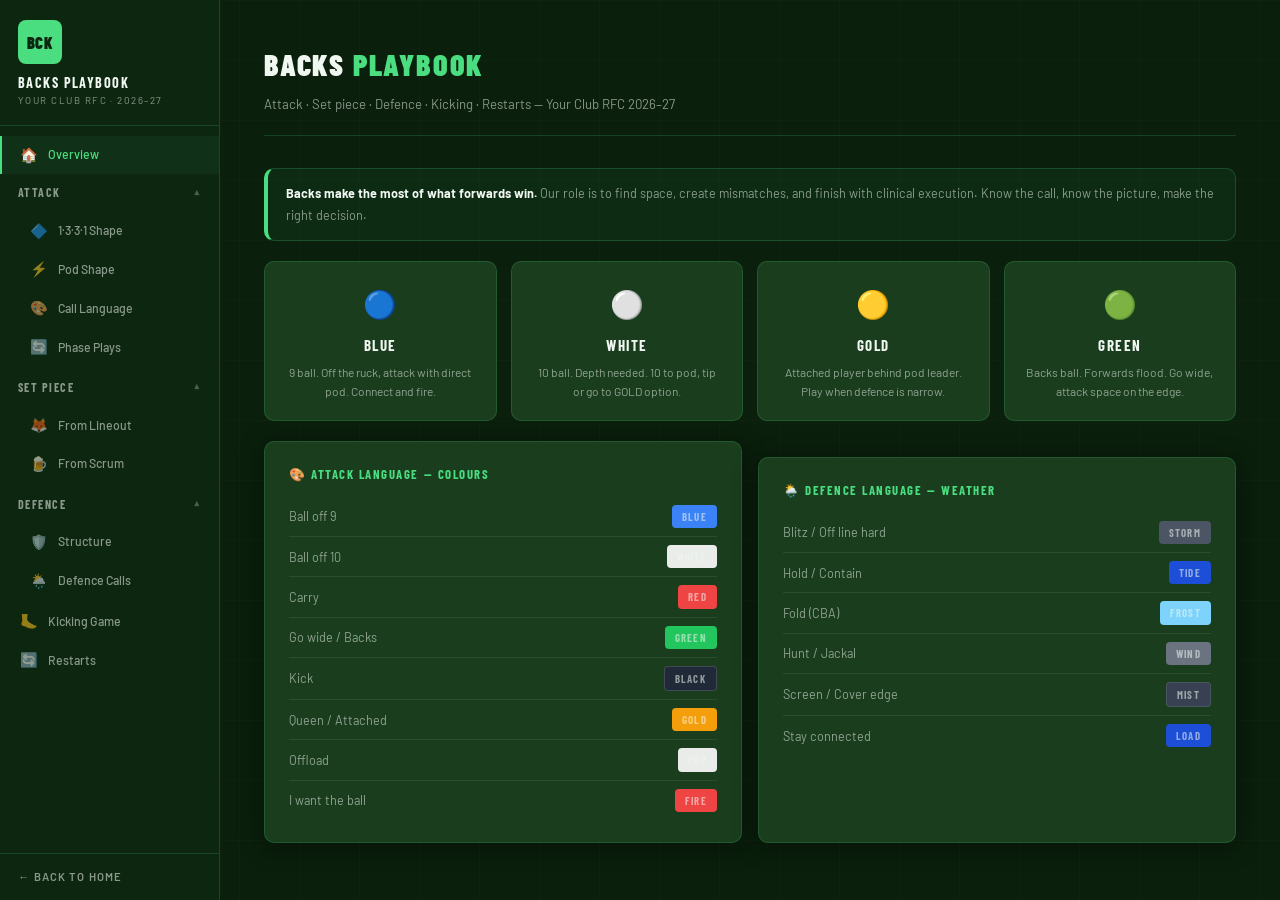
==== backs.html @ aca87471 "Add files via upload" ====
<!DOCTYPE html>
<html lang="en">
<head>
<meta charset="UTF-8"/>
<meta name="viewport" content="width=device-width,initial-scale=1"/>
<title>YOUR CLUB RFC — Backs Playbook</title>
<link rel="stylesheet" href="style.css"/>
</head>
<body>
<div class="app">

  <button class="mob-menu" onclick="toggleSidebar()">☰</button>
  <div class="mob-overlay" id="overlay" onclick="toggleSidebar()"></div>

  <aside class="sidebar" id="sidebar">
    <div class="sidebar-brand">
      <div class="sidebar-badge">BCK</div>
      <div class="sidebar-name">Backs Playbook</div>
      <div class="sidebar-sub">Your Club RFC · 2026–27</div>
    </div>

    <nav class="sidebar-nav">

      <a class="nav-single active" onclick="show('home',this)"><span class="nav-icon">🏠</span>Overview</a>

      <div class="nav-group open">
        <div class="nav-group-header" onclick="toggleGroup(this)">Attack <span class="chevron">▼</span></div>
        <div class="nav-group-items">
          <a class="nav-item" onclick="show('attack-shape',this)"><span class="nav-icon">🔷</span>1·3·3·1 Shape</a>
          <a class="nav-item" onclick="show('attack-pods',this)"><span class="nav-icon">⚡</span>Pod Shape</a>
          <a class="nav-item" onclick="show('attack-calls',this)"><span class="nav-icon">🎨</span>Call Language</a>
          <a class="nav-item" onclick="show('attack-phase',this)"><span class="nav-icon">🔄</span>Phase Plays</a>
        </div>
      </div>

      <div class="nav-group">
        <div class="nav-group-header" onclick="toggleGroup(this)">Set Piece <span class="chevron">▼</span></div>
        <div class="nav-group-items">
          <a class="nav-item" onclick="show('sp-lineout',this)"><span class="nav-icon">🦊</span>From Lineout</a>
          <a class="nav-item" onclick="show('sp-scrum',this)"><span class="nav-icon">🍺</span>From Scrum</a>
        </div>
      </div>

      <div class="nav-group">
        <div class="nav-group-header" onclick="toggleGroup(this)">Defence <span class="chevron">▼</span></div>
        <div class="nav-group-items">
          <a class="nav-item" onclick="show('def-structure',this)"><span class="nav-icon">🛡️</span>Structure</a>
          <a class="nav-item" onclick="show('def-calls',this)"><span class="nav-icon">🌦️</span>Defence Calls</a>
        </div>
      </div>

      <a class="nav-single" onclick="show('kicking',this)"><span class="nav-icon">🦶</span>Kicking Game</a>
      <a class="nav-single" onclick="show('restarts-bck',this)"><span class="nav-icon">🔄</span>Restarts</a>

    </nav>

    <div class="sidebar-footer">
      <a class="back-link" href="index.html">← Back to Home</a>
    </div>
  </aside>

  <main class="main">

    <!-- ── HOME ────────────────────────────────────────────── -->
    <div class="section active" id="tab-home">
      <div class="sec-hd">
        <h2>Backs <em>Playbook</em></h2>
        <p>Attack · Set piece · Defence · Kicking · Restarts — Your Club RFC 2026–27</p>
      </div>
      <div class="alert"><strong>Backs make the most of what forwards win.</strong> Our role is to find space, create mismatches, and finish with clinical execution. Know the call, know the picture, make the right decision.</div>
      <div class="g4" style="margin-bottom:20px;">
        <div class="prin-card"><div class="prin-icon">🔵</div><div class="prin-title">Blue</div><div class="prin-body">9 ball. Off the ruck, attack with direct pod. Connect and fire.</div></div>
        <div class="prin-card"><div class="prin-icon">⚪</div><div class="prin-title">White</div><div class="prin-body">10 ball. Depth needed. 10 to pod, tip or go to GOLD option.</div></div>
        <div class="prin-card"><div class="prin-icon">🟡</div><div class="prin-title">Gold</div><div class="prin-body">Attached player behind pod leader. Play when defence is narrow.</div></div>
        <div class="prin-card"><div class="prin-icon">🟢</div><div class="prin-title">Green</div><div class="prin-body">Backs ball. Forwards flood. Go wide, attack space on the edge.</div></div>
      </div>
      <div class="g2">
        <div class="card">
          <div class="card-title">🎨 Attack Language — Colours</div>
          <div class="call-grid">
            <div class="call-row"><span>Ball off 9</span><span class="badge badge-blue">BLUE</span></div>
            <div class="call-row"><span>Ball off 10</span><span class="badge badge-white">WHITE</span></div>
            <div class="call-row"><span>Carry</span><span class="badge badge-red">RED</span></div>
            <div class="call-row"><span>Go wide / Backs</span><span class="badge badge-green">GREEN</span></div>
            <div class="call-row"><span>Kick</span><span class="badge badge-black">BLACK</span></div>
            <div class="call-row"><span>Queen / Attached</span><span class="badge badge-gold">GOLD</span></div>
            <div class="call-row"><span>Offload</span><span class="badge badge-white">POP</span></div>
            <div class="call-row"><span>I want the ball</span><span class="badge badge-red">FIRE</span></div>
          </div>
        </div>
        <div class="card">
          <div class="card-title">🌦️ Defence Language — Weather</div>
          <div class="call-grid">
            <div class="call-row"><span>Blitz / Off line hard</span><span class="badge badge-storm">STORM</span></div>
            <div class="call-row"><span>Hold / Contain</span><span class="badge badge-tide">TIDE</span></div>
            <div class="call-row"><span>Fold (CBA)</span><span class="badge badge-frost">FROST</span></div>
            <div class="call-row"><span>Hunt / Jackal</span><span class="badge badge-wind">WIND</span></div>
            <div class="call-row"><span>Screen / Cover edge</span><span class="badge badge-mist">MIST</span></div>
            <div class="call-row"><span>Stay connected</span><span class="badge badge-tide">LOAD</span></div>
          </div>
        </div>
      </div>
    </div>

    <!-- ── ATTACK SHAPE ────────────────────────────────────── -->
    <div class="section" id="tab-attack-shape">
      <div class="sec-hd">
        <h2>1·3·3·1 <em>Shape</em></h2>
        <p>Organisation · Clarity · Mismatches · Ball Always Moving</p>
      </div>
      <div class="alert"><strong>The shape is our framework.</strong> It gives us options, creates width, and keeps the defence guessing. 2 Forwards on Edge. Forward pods move North/South. Connection is everything.</div>
      <div class="card" style="margin-bottom:20px;">
        <div class="card-title">🔷 1·3·3·1 Field Shape</div>
        <svg viewBox="0 0 640 240" xmlns="http://www.w3.org/2000/svg" style="width:100%;display:block;border-radius:6px;">
          <rect width="640" height="240" rx="6" fill="#1a3a1e"/>
          <rect x="20" y="10" width="600" height="220" fill="none" stroke="rgba(255,255,255,0.08)" stroke-width="1"/>
          <line x1="20" y1="120" x2="620" y2="120" stroke="rgba(255,255,255,0.18)" stroke-width="1.5"/>
          <line x1="183" y1="10" x2="183" y2="230" stroke="rgba(255,255,255,0.07)" stroke-width="1" stroke-dasharray="4 4"/>
          <line x1="457" y1="10" x2="457" y2="230" stroke="rgba(255,255,255,0.07)" stroke-width="1" stroke-dasharray="4 4"/>
          <!-- Big background numbers -->
          <text x="100" y="90" text-anchor="middle" font-family="Barlow Condensed" font-size="60" fill="rgba(255,255,255,0.07)">1</text>
          <text x="252" y="90" text-anchor="middle" font-family="Barlow Condensed" font-size="60" fill="rgba(255,255,255,0.07)">3</text>
          <text x="390" y="90" text-anchor="middle" font-family="Barlow Condensed" font-size="60" fill="rgba(255,255,255,0.07)">3</text>
          <text x="550" y="90" text-anchor="middle" font-family="Barlow Condensed" font-size="60" fill="rgba(255,255,255,0.07)">1</text>
          <!-- Players -->
          <circle cx="90" cy="112" r="14" fill="#ef4444" stroke="#f87171" stroke-width="2"/>
          <text x="90" y="117" text-anchor="middle" font-family="Barlow Condensed" font-size="11" fill="white">9</text>
          <circle cx="46" cy="136" r="12" fill="#1d4ed8" stroke="#60a5fa" stroke-width="1.5"/>
          <text x="46" y="140" text-anchor="middle" font-family="Barlow Condensed" font-size="11" fill="white">11</text>
          <circle cx="118" cy="136" r="12" fill="#7c3aed" stroke="#a78bfa" stroke-width="1.5"/>
          <text x="118" y="140" text-anchor="middle" font-family="Barlow Condensed" font-size="11" fill="white">FWD</text>
          <circle cx="192" cy="130" r="12" fill="#7c3aed" stroke="#a78bfa" stroke-width="1.5"/>
          <text x="192" y="134" text-anchor="middle" font-family="Barlow Condensed" font-size="11" fill="white">FWD</text>
          <circle cx="232" cy="120" r="12" fill="#059669" stroke="#34d399" stroke-width="1.5"/>
          <text x="232" y="124" text-anchor="middle" font-family="Barlow Condensed" font-size="11" fill="white">FWD</text>
          <circle cx="262" cy="136" r="12" fill="#1d4ed8" stroke="#60a5fa" stroke-width="1.5"/>
          <text x="262" y="140" text-anchor="middle" font-family="Barlow Condensed" font-size="11" fill="white">FWD</text>
          <circle cx="320" cy="178" r="12" fill="#ef4444" stroke="#f87171" stroke-width="1.5"/>
          <text x="320" y="182" text-anchor="middle" font-family="Barlow Condensed" font-size="11" fill="white">10</text>
          <circle cx="352" cy="152" r="12" fill="#1d4ed8" stroke="#60a5fa" stroke-width="1.5"/>
          <text x="352" y="156" text-anchor="middle" font-family="Barlow Condensed" font-size="11" fill="white">12</text>
          <circle cx="394" cy="164" r="12" fill="#059669" stroke="#34d399" stroke-width="1.5"/>
          <text x="394" y="168" text-anchor="middle" font-family="Barlow Condensed" font-size="11" fill="white">FWD</text>
          <circle cx="425" cy="150" r="12" fill="#7c3aed" stroke="#a78bfa" stroke-width="1.5"/>
          <text x="425" y="154" text-anchor="middle" font-family="Barlow Condensed" font-size="11" fill="white">FWD</text>
          <circle cx="456" cy="164" r="12" fill="#059669" stroke="#34d399" stroke-width="1.5"/>
          <text x="456" y="168" text-anchor="middle" font-family="Barlow Condensed" font-size="11" fill="white">FWD</text>
          <circle cx="462" cy="196" r="12" fill="#1d4ed8" stroke="#60a5fa" stroke-width="1.5"/>
          <text x="462" y="200" text-anchor="middle" font-family="Barlow Condensed" font-size="11" fill="white">13</text>
          <circle cx="524" cy="208" r="12" fill="#059669" stroke="#34d399" stroke-width="1.5"/>
          <text x="524" y="212" text-anchor="middle" font-family="Barlow Condensed" font-size="11" fill="white">FWD</text>
          <circle cx="580" cy="208" r="12" fill="#1d4ed8" stroke="#60a5fa" stroke-width="1.5"/>
          <text x="580" y="212" text-anchor="middle" font-family="Barlow Condensed" font-size="11" fill="white">14</text>
          <circle cx="512" cy="182" r="12" fill="#1d4ed8" stroke="#60a5fa" stroke-width="1.5"/>
          <text x="512" y="186" text-anchor="middle" font-family="Barlow Condensed" font-size="11" fill="white">15</text>
        </svg>
      </div>
      <div class="g3">
        <div class="card"><div class="card-title">🔷 1 — Edge</div><p style="font-size:.82rem;color:var(--muted);line-height:1.6;">Single threat (11 or 14 + 1 forward). Designed to attack the edge. Force the defence to commit wide players.</p></div>
        <div class="card"><div class="card-title">🔷 3 — Left Pod</div><p style="font-size:.82rem;color:var(--muted);line-height:1.6;">Three-player forward pod. Set on outside shoulder of D3. Inside tip (limited). Outside tip when D3/D4 bites. North/South movement.</p></div>
        <div class="card"><div class="card-title">🔷 3 — Right Pod</div><p style="font-size:.82rem;color:var(--muted);line-height:1.6;">Mirror of left pod. 10 connects this group. 12 and 13 provide the bridge. React to where space appears.</p></div>
      </div>
    </div>

    <!-- ── ATTACK POD SHAPE ────────────────────────────────── -->
    <div class="section" id="tab-attack-pods">
      <div class="sec-hd">
        <h2>Pod <em>Shape</em></h2>
        <p>BLUE ball · WHITE ball · GOLD option · Non-negotiable alignment</p>
      </div>
      <div class="g2">
        <div class="card">
          <div class="card-title">🔵 BLUE Ball — Off 9</div>
          <p style="font-size:.82rem;color:var(--muted);line-height:1.6;margin-bottom:14px;">Played off 9 with attached player (GOLD option). First player in pod sets with hips aligned to outside shoulder of Defender 3.</p>
          <div style="display:flex;flex-direction:column;gap:8px;margin-bottom:14px;">
            <div style="background:var(--mid);border-radius:6px;padding:10px 12px;font-size:.8rem;color:var(--muted);"><strong style="color:var(--white)">Player 1</strong> — First in pod. Set on outside shoulder D3. Receive and make ground.</div>
            <div style="background:var(--mid);border-radius:6px;padding:10px 12px;font-size:.8rem;color:var(--muted);"><strong style="color:var(--white)">Player 2</strong> — Inside tip (limited use). First to breakdown (SPIKE).</div>
            <div style="background:var(--mid);border-radius:6px;padding:10px 12px;font-size:.8rem;color:var(--muted);"><strong style="color:var(--white)">Player 3</strong> — Outside tip. Play when D3/D4 bites to open space. Second to breakdown (LOCK).</div>
            <div style="background:var(--mid);border-radius:6px;padding:10px 12px;font-size:.8rem;color:var(--muted);"><strong style="color:var(--gold)">GOLD</strong> — Attached player behind Player 1. Play when defence is narrow and passive. Call FIRE to demand the ball.</div>
          </div>
          <div style="padding:10px 12px;background:rgba(239,68,68,0.08);border:1px solid rgba(239,68,68,0.2);border-radius:6px;font-size:.76rem;color:var(--muted);">
            <strong style="color:#f87171;">Non-negotiable:</strong> Set up on outside shoulder of defender. Always.
          </div>
        </div>
        <div class="card">
          <div class="card-title">⚪ WHITE Ball — Off 10</div>
          <p style="font-size:.82rem;color:var(--muted);line-height:1.6;margin-bottom:14px;">Played off 10 with attached player (GOLD option). Depth needed — start run when 10 catches.</p>
          <div style="display:flex;flex-direction:column;gap:8px;margin-bottom:14px;">
            <div style="background:var(--mid);border-radius:6px;padding:10px 12px;font-size:.8rem;color:var(--muted);"><strong style="color:var(--white)">10 to 1</strong> — 10 passes to pod leader (1) who tips to 2 or 3 if space opens from defence.</div>
            <div style="background:var(--mid);border-radius:6px;padding:10px 12px;font-size:.8rem;color:var(--muted);"><strong style="color:var(--white)">10 to GOLD</strong> — If defence is blitzing hard, 1/2/3 flood through. Or option to get into space.</div>
            <div style="background:var(--mid);border-radius:6px;padding:10px 12px;font-size:.8rem;color:var(--muted);"><strong style="color:var(--white)">Zone use</strong> — Play 22-to-22 in 1st/2nd phase to get ball to edge, especially against narrow defence.</div>
          </div>
          <div class="card-title" style="margin-top:16px;">🟡 GOLD — Queen Option</div>
          <p style="font-size:.82rem;color:var(--muted);line-height:1.65;">Attached player behind the pod leader. Used when defence is narrow and passive — they are defending the pod, not the space behind. If you want the ball: call <strong style="color:var(--white)">FIRE</strong>. To hold and carry: <strong style="color:var(--white)">HOLD</strong>.</p>
        </div>
      </div>
    </div>

    <!-- ── ATTACK CALLS ────────────────────────────────────── -->
    <div class="section" id="tab-attack-calls">
      <div class="sec-hd">
        <h2>Attack <em>Call Language</em></h2>
        <p>Colours theme · Max 1–2 syllables · Used on-ball and off-ball</p>
      </div>
      <div class="g2">
        <div class="card">
          <div class="card-title">🎨 Full Attack Glossary</div>
          <div class="call-grid">
            <div class="call-row"><span>Ball off 9</span><span class="badge badge-blue">BLUE</span></div>
            <div class="call-row"><span>Ball off 10</span><span class="badge badge-white">WHITE</span></div>
            <div class="call-row"><span>Carry — go forward</span><span class="badge badge-red">RED</span></div>
            <div class="call-row"><span>Backs ball / Go wide</span><span class="badge badge-green">GREEN</span></div>
            <div class="call-row"><span>Kick (any type)</span><span class="badge badge-black">BLACK</span></div>
            <div class="call-row"><span>Queen / Attached player option</span><span class="badge badge-gold">GOLD</span></div>
            <div class="call-row"><span>Offload (feet / ground)</span><span class="badge badge-white">POP</span></div>
            <div class="call-row"><span>Short pass outside shoulder</span><span class="badge badge-blue">FLICK</span></div>
            <div class="call-row"><span>I want the ball</span><span class="badge badge-red">FIRE</span></div>
            <div class="call-row"><span>Hold / Carry (do not pass)</span><span class="badge badge-black">HOLD</span></div>
            <div class="call-row"><span>1st arrival at breakdown</span><span class="badge badge-red">SPIKE</span></div>
            <div class="call-row"><span>2nd arrival at breakdown</span><span class="badge badge-blue">LOCK</span></div>
          </div>
        </div>
        <div class="card">
          <div class="card-title">📣 Small Talk — On-Field Communication</div>
          <div style="display:flex;flex-wrap:wrap;gap:8px;margin-bottom:16px;">
            <span class="badge badge-blue">SHORT</span>
            <span class="badge badge-white">DEEP</span>
            <span class="badge badge-red">HOLD</span>
            <span class="badge badge-red">RED</span>
            <span class="badge badge-gold">GOLD</span>
            <span class="badge badge-green">GREEN</span>
            <span class="badge badge-black">BLACK</span>
            <span class="badge badge-red">FIRE</span>
            <span class="badge badge-blue">SPIKE</span>
            <span class="badge badge-blue">LOCK</span>
            <span class="badge badge-white">POP</span>
            <span class="badge badge-white">FLICK</span>
          </div>
          <div style="font-size:.8rem;color:var(--muted);line-height:1.75;padding:12px 14px;background:var(--mid);border-radius:8px;">
            Communication is a skill. The call before contact is more valuable than anything else. <strong style="color:var(--white)">Tell your teammates what you see</strong> — not just what you want.
          </div>
        </div>
      </div>
    </div>

    <!-- ── PHASE PLAYS ─────────────────────────────────────── -->
    <div class="section" id="tab-attack-phase">
      <div class="sec-hd">
        <h2>Phase <em>Plays</em></h2>
        <p>Decision-making by zone · Strike plays · Patience plays</p>
      </div>
      <div class="g2" style="margin-bottom:16px;">
        <div class="card">
          <div class="card-title">🟡 Gold Zone — Strike Phase</div>
          <div class="step-list">
            <div class="step"><div class="step-num">1</div><div class="step-body"><strong>Ruthless mentality.</strong> Must come away with points. Strike in first 3 phases.</div></div>
            <div class="step"><div class="step-num">2</div><div class="step-body">Target space, weak seams, weak defenders. Line break or score — nothing else is acceptable.</div></div>
            <div class="step"><div class="step-num">3</div><div class="step-body">Maximum 3 pod carries, then attack space or kick to score (BLACK). No more than that.</div></div>
          </div>
        </div>
        <div class="card">
          <div class="card-title">🟢 Green Zone — Build Phase</div>
          <div class="step-list">
            <div class="step"><div class="step-num">1</div><div class="step-body"><strong>WHITE ball first phase.</strong> Create width, find and play the best space. Multi-option attack — GOLD options.</div></div>
            <div class="step"><div class="step-num">2</div><div class="step-body">Strike first 3 phases — aim to score or line break. Go forward by identifying and playing to space.</div></div>
            <div class="step"><div class="step-num">3</div><div class="step-body">Only kick to score (BLACK). Focus entirely on ball retention and forward momentum.</div></div>
          </div>
        </div>
        <div class="card">
          <div class="card-title">🟡 Amber Zone — Territory First</div>
          <div class="step-list">
            <div class="step"><div class="step-num">1</div><div class="step-body">WHITE ball first phase. Apply pressure then relieve through territory if needed.</div></div>
            <div class="step"><div class="step-num">2</div><div class="step-body">Strike in first 3 phases. If no dominance after 3 — BLACK (kick) to exert pressure and retrieve.</div></div>
            <div class="step"><div class="step-num">3</div><div class="step-body">Run / BLACK / pass from set piece to find spaces. Apply pressure — retrieve.</div></div>
          </div>
        </div>
        <div class="card">
          <div class="card-title">🔴 Red Zone — Exit Fast</div>
          <div class="step-list">
            <div class="step"><div class="step-num">1</div><div class="step-body">Relieve pressure through territory or run into space immediately.</div></div>
            <div class="step"><div class="step-num">2</div><div class="step-body">Minimise time in own 22. Minimise rucks spent in own half. BLACK long and contest.</div></div>
            <div class="step"><div class="step-num">3</div><div class="step-body">If running — must go forward. No lateral plays. Get out of the danger zone.</div></div>
          </div>
        </div>
      </div>
    </div>

    <!-- ── SET PIECE FROM LINEOUT ──────────────────────────── -->
    <div class="section" id="tab-sp-lineout">
      <div class="sec-hd">
        <h2>Set Piece — <em>From Lineout</em></h2>
        <p>Back alignment · Receiving positions · Zone-based first phase options</p>
      </div>
      <div class="alert"><strong>9 positioning:</strong> In 7-man lineouts — 9 sweeps. In shorter lineouts — 9 may enter lineout as extra body. Align before the throw.</div>
      <div class="g2">
        <div class="card">
          <div class="card-title">📋 Backs Alignment</div>
          <div style="display:flex;flex-direction:column;gap:8px;">
            <div style="background:var(--mid);border-radius:6px;padding:10px 12px;font-size:.8rem;color:var(--muted);"><strong style="color:var(--white)">9:</strong> Receives from jumper or sweeps in 7-man. Sets tempo of delivery. No telegraphing.</div>
            <div style="background:var(--mid);border-radius:6px;padding:10px 12px;font-size:.8rem;color:var(--muted);"><strong style="color:var(--white)">10:</strong> Aligns based on zone of lineout win. Deeper for back ball — flatter for front ball. First decision maker.</div>
            <div style="background:var(--mid);border-radius:6px;padding:10px 12px;font-size:.8rem;color:var(--muted);"><strong style="color:var(--white)">12:</strong> Inside centre connection — links 9/10 to outside. GOLD option player when attached to pod.</div>
            <div style="background:var(--mid);border-radius:6px;padding:10px 12px;font-size:.8rem;color:var(--muted);"><strong style="color:var(--white)">13:</strong> Holds width, threats to the outside. Identifies if 11/14 have space before the ball arrives.</div>
            <div style="background:var(--mid);border-radius:6px;padding:10px 12px;font-size:.8rem;color:var(--muted);"><strong style="color:var(--white)">11/14:</strong> Edges of the shape. React to the picture. Always a threat — always scanning for space.</div>
            <div style="background:var(--mid);border-radius:6px;padding:10px 12px;font-size:.8rem;color:var(--muted);"><strong style="color:var(--white)">15:</strong> Floating depth. Comes into the line or holds as kicking option. Must be on feet and ready.</div>
          </div>
        </div>
        <div class="card">
          <div class="card-title">⚡ Zone-Based First Phase Options</div>
          <div style="display:flex;flex-direction:column;gap:10px;">
            <div style="background:var(--mid);border-radius:8px;padding:12px 14px;">
              <div style="font-family:'Barlow Condensed',sans-serif;font-size:.85rem;font-weight:700;color:var(--white);margin-bottom:4px;">FOX (Front ball)</div>
              <div style="font-size:.78rem;color:var(--muted);line-height:1.6;">Fast delivery. 9 attacks the line immediately. BLUE ball — pod on 9. Quick strike before defence sets.</div>
            </div>
            <div style="background:var(--mid);border-radius:8px;padding:12px 14px;">
              <div style="font-family:'Barlow Condensed',sans-serif;font-size:.85rem;font-weight:700;color:var(--white);margin-bottom:4px;">HAWK (Middle ball)</div>
              <div style="font-size:.78rem;color:var(--muted);line-height:1.6;">Best platform. Most options available. WHITE ball creates width. GOLD option most viable from middle ball.</div>
            </div>
            <div style="background:var(--mid);border-radius:8px;padding:12px 14px;">
              <div style="font-family:'Barlow Condensed',sans-serif;font-size:.85rem;font-weight:700;color:var(--white);margin-bottom:4px;">BEAR (Back ball)</div>
              <div style="font-size:.78rem;color:var(--muted);line-height:1.6;">GREEN — go wide fast. Full backs width available. 9 has time — use the space to the short side also.</div>
            </div>
            <div style="background:var(--mid);border-radius:8px;padding:12px 14px;">
              <div style="font-family:'Barlow Condensed',sans-serif;font-size:.85rem;font-weight:700;color:var(--white);margin-bottom:4px;">DRIVE delivery</div>
              <div style="font-size:.78rem;color:var(--muted);line-height:1.6;">Backs hold width and stay wide while forwards build the maul. 9 is last man out. 10 controls timing of exit.</div>
            </div>
          </div>
        </div>
      </div>
    </div>

    <!-- ── SET PIECE FROM SCRUM ────────────────────────────── -->
    <div class="section" id="tab-sp-scrum">
      <div class="sec-hd">
        <h2>Set Piece — <em>From Scrum</em></h2>
        <p>Drinks calls · Back alignment · First phase options by zone</p>
      </div>
      <div class="g2">
        <div class="card">
          <div class="card-title">🍺 Scrum Calls — Back Reads</div>
          <div class="call-grid">
            <div class="call-row"><span>LAGER — 9 pass (channel 2)</span><span class="badge badge-drink">Backs set wide, WHITE available</span></div>
            <div class="call-row"><span>STOUT — 8 pick (channel 1)</span><span class="badge badge-drink">9 supports 8 immediately</span></div>
            <div class="call-row"><span>AMBER — Drive then exit</span><span class="badge badge-drink">10 calls the backs exit line</span></div>
            <div class="call-row"><span>PALE — 9 side attack</span><span class="badge badge-drink">Short side play, backs cover</span></div>
            <div class="call-row"><span>DRAFT — 8 side attack</span><span class="badge badge-drink">Space on blindside, backs push up</span></div>
          </div>
        </div>
        <div class="card">
          <div class="card-title">📋 Backs Scrum Alignment Rules</div>
          <div class="step-list">
            <div class="step"><div class="step-num">1</div><div class="step-body"><strong>10 reads the call first.</strong> Alignment depth and width set based on delivery type. Deeper = more time. Flatter = more pressure.</div></div>
            <div class="step"><div class="step-num">2</div><div class="step-body"><strong>LAGER:</strong> 10 can take the ball early. Wide backs available. GOLD option very viable — defence often flat.</div></div>
            <div class="step"><div class="step-num">3</div><div class="step-body"><strong>AMBER:</strong> 10 holds until ball exits forward drive. Identifies whether to attack short or go wide when ball arrives.</div></div>
            <div class="step"><div class="step-num">4</div><div class="step-body"><strong>All backs:</strong> Stay on-side, stay connected, stay scanning. The scrum is our reset — use the time to read the defence shape.</div></div>
          </div>
        </div>
      </div>
    </div>

    <!-- ── DEFENCE STRUCTURE ───────────────────────────────── -->
    <div class="section" id="tab-def-structure">
      <div class="sec-hd">
        <h2>Defence <em>Structure</em></h2>
        <p>Line · Blitz · Fold · Connection — backs responsibilities</p>
      </div>
      <div class="g2" style="margin-bottom:16px;">
        <div class="card">
          <div class="card-title">🛡️ STORM — Blitz Line</div>
          <div class="step-list">
            <div class="step"><div class="step-num">1</div><div class="step-body"><strong>Load up</strong> — stay connected and ready. Eyes on ball. React to 9's body position.</div></div>
            <div class="step"><div class="step-num">2</div><div class="step-body"><strong>Go hard together</strong> — 5m square, fast off the line. Never go early. Never go alone.</div></div>
            <div class="step"><div class="step-num">3</div><div class="step-body"><strong>Hunt from outside in.</strong> Force ball carrier inside. Take away the space on the edge.</div></div>
          </div>
        </div>
        <div class="card">
          <div class="card-title">🌊 TIDE — Hold Line</div>
          <div class="step-list">
            <div class="step"><div class="step-num">1</div><div class="step-body"><strong>Stay connected.</strong> Inside and outside players — communicate constantly. Commentate what you see.</div></div>
            <div class="step"><div class="step-num">2</div><div class="step-body"><strong>Contain and control.</strong> Don't rush. Force the opposition to make the decision under pressure.</div></div>
            <div class="step"><div class="step-num">3</div><div class="step-body"><strong>Hold width</strong> — 13 and 14 do not squeeze inside. Edge cover is critical. 15 reads the kicks.</div></div>
          </div>
        </div>
      </div>
      <div class="card">
        <div class="card-title">❄️ FROST — CBA Fold System</div>
        <div class="g3">
          <div style="background:var(--mid);border-radius:8px;padding:14px;text-align:center;">
            <div style="font-family:'Barlow Condensed',sans-serif;font-size:1.4rem;font-weight:900;color:var(--green);margin-bottom:6px;">C</div>
            <div style="font-family:'Barlow Condensed',sans-serif;font-size:.9rem;font-weight:700;color:var(--white);margin-bottom:4px;">1st to Arrive</div>
            <div style="font-size:.78rem;color:var(--muted);line-height:1.55;">Pushes wide. Checks A but immediately takes C position. Focus: 1st threat wide.</div>
          </div>
          <div style="background:var(--mid);border-radius:8px;padding:14px;text-align:center;">
            <div style="font-family:'Barlow Condensed',sans-serif;font-size:1.4rem;font-weight:900;color:var(--white);margin-bottom:6px;">B</div>
            <div style="font-family:'Barlow Condensed',sans-serif;font-size:.9rem;font-weight:700;color:var(--white);margin-bottom:4px;">2nd to Arrive</div>
            <div style="font-size:.78rem;color:var(--muted);line-height:1.55;">Fills mid-channel B position. Focus: 9 / 1st receiver.</div>
          </div>
          <div style="background:var(--mid);border-radius:8px;padding:14px;text-align:center;">
            <div style="font-family:'Barlow Condensed',sans-serif;font-size:1.4rem;font-weight:900;color:var(--white);margin-bottom:6px;">A</div>
            <div style="font-family:'Barlow Condensed',sans-serif;font-size:.9rem;font-weight:700;color:var(--white);margin-bottom:4px;">3rd to Arrive</div>
            <div style="font-size:.78rem;color:var(--muted);line-height:1.55;">Fills closest to ruck — A position. Focus: 9 / ball carrier.</div>
          </div>
        </div>
        <div style="margin-top:12px;font-size:.78rem;color:var(--muted);padding:10px 12px;background:rgba(74,222,128,0.05);border:1px solid var(--border);border-radius:6px;">
          Set square — C leads line speed when ball is played. C out to face up. All players set square before stepping off the line.
        </div>
      </div>
    </div>

    <!-- ── DEFENCE CALLS ───────────────────────────────────── -->
    <div class="section" id="tab-def-calls">
      <div class="sec-hd">
        <h2>Defence <em>Calls</em></h2>
        <p>Weather theme · Called continuously · Before, during and after contact</p>
      </div>
      <div class="g2">
        <div class="card">
          <div class="card-title">🌦️ Full Defence Glossary</div>
          <div class="call-grid">
            <div class="call-row"><span>Blitz — off line hard</span><span class="badge badge-storm">STORM</span></div>
            <div class="call-row"><span>Hold / Contain</span><span class="badge badge-tide">TIDE</span></div>
            <div class="call-row"><span>Fold (action to fold)</span><span class="badge badge-frost">FROST</span></div>
            <div class="call-row"><span>Hunt / Jackal on</span><span class="badge badge-wind">WIND</span></div>
            <div class="call-row"><span>Screen / Cover edge</span><span class="badge badge-mist">MIST</span></div>
            <div class="call-row"><span>Stay connected, ready</span><span class="badge badge-tide">LOAD</span></div>
            <div class="call-row"><span>Apply pressure / get up</span><span class="badge badge-storm">CHASE</span></div>
            <div class="call-row"><span>Land on ball carrier</span><span class="badge badge-wind">LAND</span></div>
          </div>
        </div>
        <div class="card">
          <div class="card-title">📣 Small Talk — Defence</div>
          <div style="display:flex;flex-wrap:wrap;gap:8px;margin-bottom:16px;">
            <span class="badge badge-storm">STORM</span>
            <span class="badge badge-tide">LOAD</span>
            <span class="badge badge-storm">CHASE</span>
            <span class="badge badge-frost">FROST</span>
            <span class="badge badge-tide">CONNECT</span>
            <span class="badge badge-wind">WIND</span>
            <span class="badge badge-mist">MIST</span>
            <span class="badge badge-wind">LAND</span>
          </div>
          <div style="font-size:.8rem;color:var(--muted);line-height:1.8;padding:12px 14px;background:var(--mid);border-radius:8px;">
            Defence is won through communication. Every player must be talking constantly — <strong style="color:var(--white)">before</strong> the ball arrives, <strong style="color:var(--white)">during</strong> the contact, and <strong style="color:var(--white)">after</strong> the tackle. Silent defenders give the attack free information.
          </div>
        </div>
      </div>
    </div>

    <!-- ── KICKING GAME ─────────────────────────────────────── -->
    <div class="section" id="tab-kicking">
      <div class="sec-hd">
        <h2>Kicking <em>Game</em></h2>
        <p>BLACK call · Zone-based decisions · Types · Contest</p>
      </div>
      <div class="alert"><strong>BLACK</strong> = any kick. The type of kick is the 10's decision, informed by the zone and the picture in front of them.</div>
      <div class="g2" style="margin-bottom:16px;">
        <div class="card">
          <div class="card-title">⚫ BLACK — Kick Types</div>
          <div style="display:flex;flex-direction:column;gap:8px;">
            <div style="background:var(--mid);border-radius:6px;padding:10px 12px;font-size:.8rem;color:var(--muted);"><strong style="color:var(--white)">Box Kick</strong> — High, contestable. Used in amber zone to retrieve. Chasers must be in position early.</div>
            <div style="background:var(--mid);border-radius:6px;padding:10px 12px;font-size:.8rem;color:var(--muted);"><strong style="color:var(--white)">Cross-kick</strong> — Into a wide open winger. Gold zone only. Must be accurate.</div>
            <div style="background:var(--mid);border-radius:6px;padding:10px 12px;font-size:.8rem;color:var(--muted);"><strong style="color:var(--white)">Grubber</strong> — Low kick into space behind the line. Short to medium range in gold zone.</div>
            <div style="background:var(--mid);border-radius:6px;padding:10px 12px;font-size:.8rem;color:var(--muted);"><strong style="color:var(--white)">Chip / Chip & Chase</strong> — Over the first defender into space. Requires speed of thought and immediate chase.</div>
            <div style="background:var(--mid);border-radius:6px;padding:10px 12px;font-size:.8rem;color:var(--muted);"><strong style="color:var(--white)">Long Kick</strong> — Territorial exit. Red zone. Kick long, contest the lineout. Don't kick out on the full.</div>
          </div>
        </div>
        <div class="card">
          <div class="card-title">🎯 Kick Contest Responsibilities</div>
          <div class="step-list">
            <div class="step"><div class="step-num">1</div><div class="step-body"><strong>Chasers must be in position before the kick.</strong> 10 checks chase is set before kicking. No kick without pressure.</div></div>
            <div class="step"><div class="step-num">2</div><div class="step-body"><strong>15 reads the opposition kick.</strong> First decision — catch and attack or kick return? Call it early so everyone can react.</div></div>
            <div class="step"><div class="step-num">3</div><div class="step-body"><strong>Do not kick without pressure on the catcher.</strong> They will counter attack and punish loose kicks from deep.</div></div>
            <div class="step"><div class="step-num">4</div><div class="step-body"><strong>Contest every exit.</strong> Speed of chase makes their kicker rush. Force errors. Every kick is an opportunity.</div></div>
          </div>
        </div>
      </div>
    </div>

    <!-- ── RESTARTS BCK ──────────────────────────────────────── -->
    <div class="section" id="tab-restarts-bck">
      <div class="sec-hd">
        <h2>Restarts — <em>Back Roles</em></h2>
        <p>Kick-off attack · Reception positioning · Backing the catcher</p>
      </div>
      <div class="g2">
        <div class="card">
          <div class="card-title">⚡ Kick-Off Attack — Backs</div>
          <div class="step-list">
            <div class="step"><div class="step-num">1</div><div class="step-body"><strong>9, 10, 12 — shape behind kick.</strong> Be ready to receive the ball immediately if opposition fumble or kick returns short.</div></div>
            <div class="step"><div class="step-num">2</div><div class="step-body"><strong>11 and 14 — chase hard.</strong> Primary chasers on a contestable kick. Chase the channels.</div></div>
            <div class="step"><div class="step-num">3</div><div class="step-body"><strong>13 and 15 — hold depth.</strong> Cover any kicked return. Read the catcher's decision and support immediately.</div></div>
          </div>
        </div>
        <div class="card">
          <div class="card-title">🛡️ Kick-Off Reception — Backs</div>
          <div class="step-list">
            <div class="step"><div class="step-num">1</div><div class="step-body"><strong>15 primary catcher.</strong> Calls early — catch and attack, or kick return? Communicates to 9 and 10 immediately.</div></div>
            <div class="step"><div class="step-num">2</div><div class="step-body"><strong>Backs support line.</strong> All backs must be on a check line — not a straight line to 15. Able to receive or support breakdown.</div></div>
            <div class="step"><div class="step-num">3</div><div class="step-body"><strong>10 calls the first phase.</strong> As soon as 15 catches, 10 calls BLUE/WHITE/GREEN. The shape reacts immediately.</div></div>
          </div>
        </div>
      </div>
    </div>

  </main>
</div>

<script>
function show(id, el) {
  document.querySelectorAll('.section').forEach(s => s.classList.remove('active'));
  document.querySelectorAll('.nav-item, .nav-single').forEach(n => n.classList.remove('active'));
  var sec = document.getElementById('tab-' + id);
  if (sec) sec.classList.add('active');
  if (el) el.classList.add('active');
  if (window.innerWidth <= 768) toggleSidebar();
}
function toggleGroup(hdr) { hdr.parentElement.classList.toggle('open'); }
function toggleSidebar() {
  document.getElementById('sidebar').classList.toggle('open');
  document.getElementById('overlay').classList.toggle('open');
}
document.querySelectorAll('.nav-group').forEach(g => g.classList.add('open'));
</script>
</body>
</html>
---- style.css ----
/* ── SHARED DESIGN SYSTEM ──────────────────────────────── */
@import url('https://fonts.googleapis.com/css2?family=Barlow+Condensed:wght@400;600;700;900&family=Barlow:ital,wght@0,400;0,500;0,600;1,400&display=swap');

*, *::before, *::after { box-sizing: border-box; margin: 0; padding: 0; }

:root {
  /* Greens */
  --pitch:    #0a1f0c;
  --deep:     #0d2610;
  --mid:      #163a1a;
  --surface:  #1e4a22;
  --card:     #1a3d1e;
  --border:   rgba(74,222,128,0.18);
  --line:     rgba(255,255,255,0.08);
  /* Accents */
  --green:    #4ade80;
  --green-d:  #22c55e;
  --white:    #f0f7f1;
  --muted:    rgba(240,247,241,0.55);
  --dim:      rgba(240,247,241,0.25);
  /* Calls */
  --blue:     #3b82f6;
  --red:      #ef4444;
  --gold:     #f59e0b;
  --black-c:  #1f2937;
  /* Shadow */
  --shadow:   0 4px 24px rgba(0,0,0,0.4);
  --glow:     0 0 20px rgba(74,222,128,0.12);
  /* Layout */
  --sidebar:  220px;
  --radius:   10px;
}

html { font-size: 15px; scroll-behavior: smooth; }

body {
  background: var(--pitch);
  color: var(--white);
  font-family: 'Barlow', sans-serif;
  font-weight: 400;
  line-height: 1.6;
  min-height: 100vh;
  /* Subtle field-line texture */
  background-image:
    repeating-linear-gradient(
      90deg,
      transparent,
      transparent 59px,
      rgba(255,255,255,0.015) 59px,
      rgba(255,255,255,0.015) 60px
    ),
    repeating-linear-gradient(
      0deg,
      transparent,
      transparent 59px,
      rgba(255,255,255,0.015) 59px,
      rgba(255,255,255,0.015) 60px
    );
}

/* ── TYPOGRAPHY ────────────────────────────────────────── */
h1,h2,h3,.label {
  font-family: 'Barlow Condensed', sans-serif;
  text-transform: uppercase;
  letter-spacing: .06em;
  font-weight: 700;
}
h1 { font-size: 2.8rem; font-weight: 900; line-height: 1; letter-spacing: .04em; }
h2 { font-size: 1.6rem; font-weight: 700; }
h3 { font-size: 1.1rem; font-weight: 600; }
.label { font-size: .7rem; letter-spacing: .15em; color: var(--muted); }

/* ── LAYOUT — SIDEBAR + MAIN ───────────────────────────── */
.app { display: flex; min-height: 100vh; }

/* ── SIDEBAR ───────────────────────────────────────────── */
.sidebar {
  width: var(--sidebar);
  flex-shrink: 0;
  background: var(--deep);
  border-right: 1px solid var(--border);
  position: fixed;
  top: 0; left: 0; bottom: 0;
  overflow-y: auto;
  z-index: 100;
  display: flex;
  flex-direction: column;
  scrollbar-width: none;
}
.sidebar::-webkit-scrollbar { display: none; }

.sidebar-brand {
  padding: 20px 18px 16px;
  border-bottom: 1px solid var(--border);
}
.sidebar-badge {
  width: 44px; height: 44px;
  background: var(--green);
  border-radius: 8px;
  display: flex; align-items: center; justify-content: center;
  font-family: 'Barlow Condensed', sans-serif;
  font-size: 1.1rem; font-weight: 900;
  color: var(--deep);
  letter-spacing: .04em;
  margin-bottom: 10px;
}
.sidebar-name {
  font-family: 'Barlow Condensed', sans-serif;
  font-size: .95rem; font-weight: 700;
  text-transform: uppercase; letter-spacing: .1em;
  color: var(--white); line-height: 1.2;
}
.sidebar-sub {
  font-size: .65rem; letter-spacing: .15em;
  color: var(--muted); text-transform: uppercase;
  margin-top: 2px;
}

.sidebar-nav { flex: 1; padding: 10px 0; }

.nav-group { margin-bottom: 2px; }

.nav-group-header {
  display: flex; align-items: center; justify-content: space-between;
  padding: 9px 18px;
  cursor: pointer;
  font-family: 'Barlow Condensed', sans-serif;
  font-size: .8rem; font-weight: 700;
  text-transform: uppercase; letter-spacing: .12em;
  color: var(--muted);
  user-select: none;
  transition: color .2s;
}
.nav-group-header:hover { color: var(--white); }
.nav-group-header .chevron {
  font-size: .6rem;
  transition: transform .25s;
  opacity: .5;
}
.nav-group.open .chevron { transform: rotate(180deg); }

.nav-group-items {
  display: none;
  flex-direction: column;
}
.nav-group.open .nav-group-items { display: flex; }

.nav-item, .nav-single {
  display: flex; align-items: center; gap: 10px;
  padding: 8px 18px 8px 28px;
  font-size: .82rem; font-weight: 500;
  color: var(--muted);
  cursor: pointer;
  border-left: 2px solid transparent;
  transition: all .18s;
  user-select: none;
  text-decoration: none;
}
.nav-single { padding-left: 18px; }
.nav-item:hover, .nav-single:hover { color: var(--white); background: var(--line); }
.nav-item.active, .nav-single.active {
  color: var(--green);
  border-left-color: var(--green);
  background: rgba(74,222,128,0.06);
}
.nav-icon { font-size: .95rem; width: 18px; text-align: center; }

.sidebar-footer {
  padding: 14px 18px;
  border-top: 1px solid var(--border);
}
.back-link {
  display: flex; align-items: center; gap: 8px;
  font-size: .75rem; font-weight: 600;
  text-transform: uppercase; letter-spacing: .1em;
  color: var(--muted);
  text-decoration: none;
  transition: color .2s;
}
.back-link:hover { color: var(--green); }

/* ── MAIN CONTENT ──────────────────────────────────────── */
.main {
  margin-left: var(--sidebar);
  flex: 1;
  min-width: 0;
}

.section {
  display: none;
  padding: 40px 44px;
  min-height: 100vh;
  animation: fadeIn .25s ease;
}
.section.active { display: block; }
@keyframes fadeIn { from { opacity: 0; transform: translateY(6px); } to { opacity: 1; transform: none; } }

/* ── SECTION HEADER ────────────────────────────────────── */
.sec-hd {
  margin-bottom: 32px;
  padding-bottom: 20px;
  border-bottom: 1px solid var(--border);
}
.sec-hd h2 { font-size: 2rem; font-weight: 900; color: var(--white); }
.sec-hd h2 em { color: var(--green); font-style: normal; }
.sec-hd p { color: var(--muted); font-size: .88rem; margin-top: 6px; }

/* ── CARDS ─────────────────────────────────────────────── */
.card {
  background: var(--card);
  border: 1px solid var(--border);
  border-radius: var(--radius);
  padding: 22px 24px;
  box-shadow: var(--shadow);
}
.card + .card { margin-top: 16px; }
.card-title {
  font-family: 'Barlow Condensed', sans-serif;
  font-size: .85rem; font-weight: 700;
  text-transform: uppercase; letter-spacing: .12em;
  color: var(--green);
  margin-bottom: 12px;
  display: flex; align-items: center; gap: 8px;
}

/* ── CALL BADGES ───────────────────────────────────────── */
.call-grid { display: flex; flex-direction: column; gap: 0; }
.call-row {
  display: flex; justify-content: space-between; align-items: center;
  padding: 8px 0;
  border-bottom: 1px solid var(--line);
  font-size: .84rem;
}
.call-row:last-child { border-bottom: none; }
.call-row span { color: var(--muted); }
.badge {
  font-family: 'Barlow Condensed', sans-serif;
  font-size: .72rem; font-weight: 700;
  letter-spacing: .12em;
  padding: 3px 10px;
  border-radius: 4px;
  text-transform: uppercase;
}
.badge-blue   { background: var(--blue); color: #fff; }
.badge-white  { background: rgba(255,255,255,0.9); color: #111; }
.badge-red    { background: var(--red); color: #fff; }
.badge-green  { background: var(--green-d); color: #fff; }
.badge-black  { background: #1f2937; color: #fff; border: 1px solid rgba(255,255,255,0.15); }
.badge-gold   { background: var(--gold); color: #111; }
.badge-storm  { background: #4b5563; color: #fff; }
.badge-tide   { background: #1d4ed8; color: #fff; }
.badge-frost  { background: #7dd3fc; color: #111; }
.badge-wind   { background: #6b7280; color: #fff; }
.badge-mist   { background: #374151; color: #fff; border: 1px solid rgba(255,255,255,0.1); }
.badge-animal { background: var(--surface); color: var(--green); border: 1px solid var(--border); }
.badge-drink  { background: #92400e; color: #fde68a; }
.badge-terrain{ background: #374151; color: #d1d5db; }

/* ── GRID HELPERS ──────────────────────────────────────── */
.g2 { display: grid; grid-template-columns: 1fr 1fr; gap: 16px; }
.g3 { display: grid; grid-template-columns: 1fr 1fr 1fr; gap: 16px; }
.g4 { display: grid; grid-template-columns: repeat(4,1fr); gap: 14px; }

/* ── PRINCIPLE CARDS ───────────────────────────────────── */
.prin-card {
  background: var(--card);
  border: 1px solid var(--border);
  border-radius: var(--radius);
  padding: 20px;
  text-align: center;
}
.prin-icon { font-size: 1.8rem; margin-bottom: 8px; }
.prin-title {
  font-family: 'Barlow Condensed', sans-serif;
  font-size: 1rem; font-weight: 700;
  text-transform: uppercase; letter-spacing: .1em;
  color: var(--white); margin-bottom: 6px;
}
.prin-body { font-size: .8rem; color: var(--muted); line-height: 1.55; }

/* ── ALERT STRIP ───────────────────────────────────────── */
.alert {
  background: rgba(74,222,128,0.06);
  border: 1px solid rgba(74,222,128,0.2);
  border-left: 4px solid var(--green);
  border-radius: var(--radius);
  padding: 14px 18px;
  font-size: .84rem;
  color: var(--muted);
  margin-bottom: 20px;
  line-height: 1.7;
}
.alert strong { color: var(--white); }

/* ── PITCH SVG CONTAINER ───────────────────────────────── */
.pitch-wrap {
  background: var(--card);
  border: 1px solid var(--border);
  border-radius: var(--radius);
  padding: 20px;
  box-shadow: var(--shadow);
}

/* ── NUMBERED LIST ─────────────────────────────────────── */
.step-list { display: flex; flex-direction: column; gap: 0; }
.step {
  display: flex; gap: 14px; align-items: flex-start;
  padding: 12px 0;
  border-bottom: 1px solid var(--line);
}
.step:last-child { border-bottom: none; }
.step-num {
  min-width: 28px; height: 28px;
  border-radius: 50%;
  background: var(--green);
  color: var(--deep);
  font-family: 'Barlow Condensed', sans-serif;
  font-size: .9rem; font-weight: 900;
  display: flex; align-items: center; justify-content: center;
  flex-shrink: 0;
}
.step-body { font-size: .84rem; color: var(--muted); line-height: 1.65; padding-top: 3px; }
.step-body strong { color: var(--white); }

/* ── SQUAD TABLE ───────────────────────────────────────── */
.squad-table { width: 100%; border-collapse: collapse; }
.squad-table th {
  font-family: 'Barlow Condensed', sans-serif;
  font-size: .72rem; font-weight: 700;
  text-transform: uppercase; letter-spacing: .14em;
  color: var(--green);
  padding: 8px 14px;
  border-bottom: 1px solid var(--border);
  text-align: left;
}
.squad-table td {
  padding: 9px 14px;
  font-size: .83rem; color: var(--muted);
  border-bottom: 1px solid var(--line);
}
.squad-table tr:last-child td { border-bottom: none; }
.squad-table tr:hover td { background: var(--line); color: var(--white); }
.pos-num {
  font-family: 'Barlow Condensed', sans-serif;
  font-size: 1rem; font-weight: 700;
  color: var(--white);
}

/* ── MOBILE ────────────────────────────────────────────── */
@media (max-width: 768px) {
  :root { --sidebar: 0px; }
  .sidebar { transform: translateX(-220px); transition: transform .3s; }
  .sidebar.open { transform: translateX(0); width: 220px; }
  .main { margin-left: 0; }
  .section { padding: 24px 20px; }
  .g2,.g3,.g4 { grid-template-columns: 1fr; }
  .mob-menu {
    position: fixed; top: 14px; left: 14px; z-index: 200;
    background: var(--green); color: var(--deep);
    border: none; border-radius: 8px;
    width: 40px; height: 40px;
    font-size: 1.1rem; cursor: pointer;
    display: flex; align-items: center; justify-content: center;
    font-weight: 900;
  }
  .mob-overlay {
    display: none;
    position: fixed; inset: 0; background: rgba(0,0,0,0.5); z-index: 99;
  }
  .mob-overlay.open { display: block; }
}
@media (min-width: 769px) { .mob-menu, .mob-overlay { display: none !important; } }
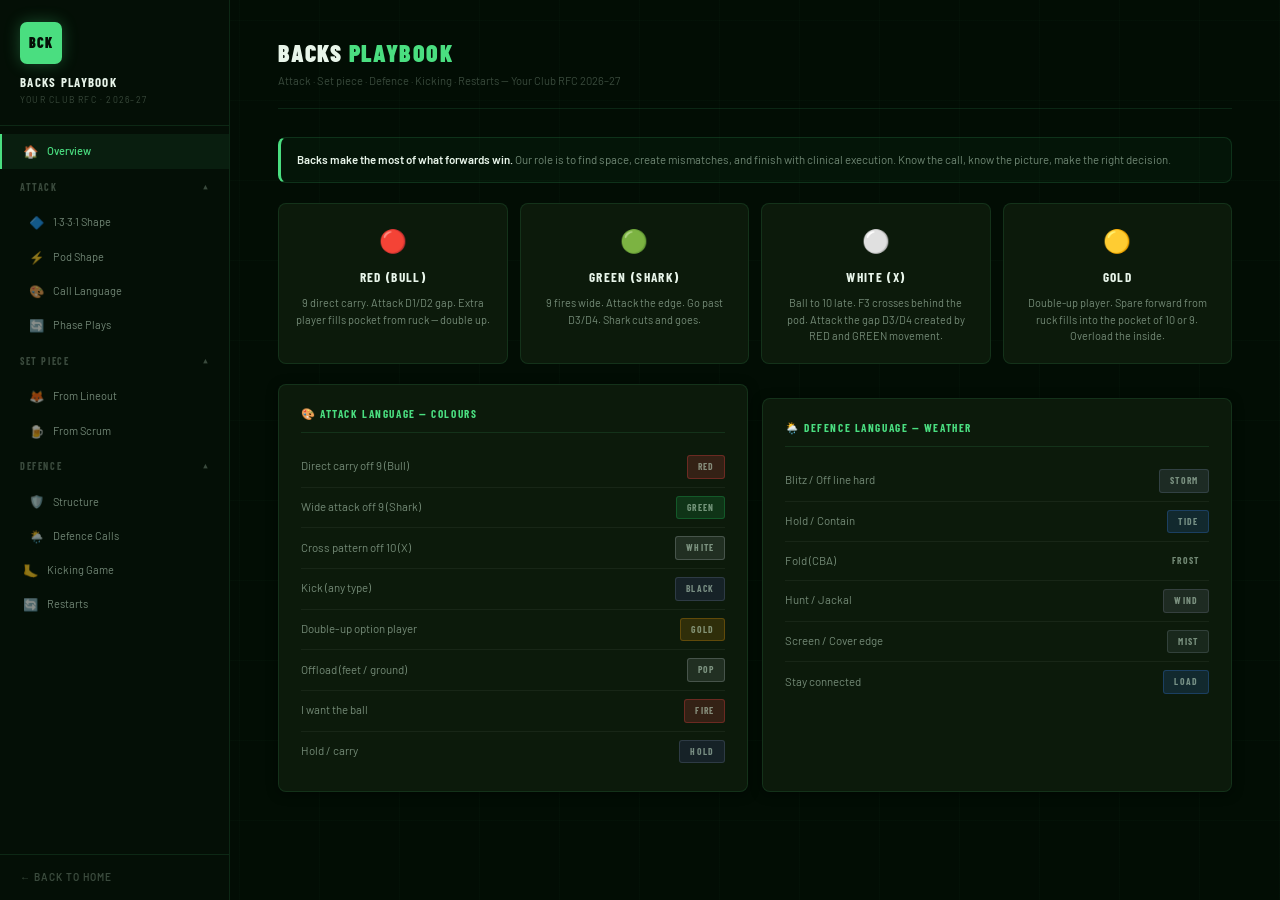
==== commit 067a6901: "Rename backs (1).html to backs.html" ====
--- a/backs.html
+++ b/backs.html
@@ -69,23 +69,23 @@
       </div>
       <div class="alert"><strong>Backs make the most of what forwards win.</strong> Our role is to find space, create mismatches, and finish with clinical execution. Know the call, know the picture, make the right decision.</div>
       <div class="g4" style="margin-bottom:20px;">
-        <div class="prin-card"><div class="prin-icon">🔵</div><div class="prin-title">Blue</div><div class="prin-body">9 ball. Off the ruck, attack with direct pod. Connect and fire.</div></div>
-        <div class="prin-card"><div class="prin-icon">⚪</div><div class="prin-title">White</div><div class="prin-body">10 ball. Depth needed. 10 to pod, tip or go to GOLD option.</div></div>
-        <div class="prin-card"><div class="prin-icon">🟡</div><div class="prin-title">Gold</div><div class="prin-body">Attached player behind pod leader. Play when defence is narrow.</div></div>
-        <div class="prin-card"><div class="prin-icon">🟢</div><div class="prin-title">Green</div><div class="prin-body">Backs ball. Forwards flood. Go wide, attack space on the edge.</div></div>
+        <div class="prin-card"><div class="prin-icon">🔴</div><div class="prin-title">Red (Bull)</div><div class="prin-body">9 direct carry. Attack D1/D2 gap. Extra player fills pocket from ruck — double up.</div></div>
+        <div class="prin-card"><div class="prin-icon">🟢</div><div class="prin-title">Green (Shark)</div><div class="prin-body">9 fires wide. Attack the edge. Go past D3/D4. Shark cuts and goes.</div></div>
+        <div class="prin-card"><div class="prin-icon">⚪</div><div class="prin-title">White (X)</div><div class="prin-body">Ball to 10 late. F3 crosses behind the pod. Attack the gap D3/D4 created by RED and GREEN movement.</div></div>
+        <div class="prin-card"><div class="prin-icon">🟡</div><div class="prin-title">Gold</div><div class="prin-body">Double-up player. Spare forward from ruck fills into the pocket of 10 or 9. Overload the inside.</div></div>
       </div>
       <div class="g2">
         <div class="card">
           <div class="card-title">🎨 Attack Language — Colours</div>
           <div class="call-grid">
-            <div class="call-row"><span>Ball off 9</span><span class="badge badge-blue">BLUE</span></div>
-            <div class="call-row"><span>Ball off 10</span><span class="badge badge-white">WHITE</span></div>
-            <div class="call-row"><span>Carry</span><span class="badge badge-red">RED</span></div>
-            <div class="call-row"><span>Go wide / Backs</span><span class="badge badge-green">GREEN</span></div>
-            <div class="call-row"><span>Kick</span><span class="badge badge-black">BLACK</span></div>
-            <div class="call-row"><span>Queen / Attached</span><span class="badge badge-gold">GOLD</span></div>
-            <div class="call-row"><span>Offload</span><span class="badge badge-white">POP</span></div>
+            <div class="call-row"><span>Direct carry off 9 (Bull)</span><span class="badge badge-red">RED</span></div>
+            <div class="call-row"><span>Wide attack off 9 (Shark)</span><span class="badge badge-green">GREEN</span></div>
+            <div class="call-row"><span>Cross pattern off 10 (X)</span><span class="badge badge-white">WHITE</span></div>
+            <div class="call-row"><span>Kick (any type)</span><span class="badge badge-black">BLACK</span></div>
+            <div class="call-row"><span>Double-up option player</span><span class="badge badge-gold">GOLD</span></div>
+            <div class="call-row"><span>Offload (feet / ground)</span><span class="badge badge-white">POP</span></div>
             <div class="call-row"><span>I want the ball</span><span class="badge badge-red">FIRE</span></div>
+            <div class="call-row"><span>Hold / carry</span><span class="badge badge-black">HOLD</span></div>
           </div>
         </div>
         <div class="card">
@@ -108,11 +108,11 @@
         <h2>1·3·3·1 <em>Shape</em></h2>
         <p>Organisation · Clarity · Mismatches · Ball Always Moving</p>
       </div>
-      <div class="alert"><strong>The shape is our framework.</strong> It gives us options, creates width, and keeps the defence guessing. 2 Forwards on Edge. Forward pods move North/South. Connection is everything.</div>
+      <div class="alert"><strong>Win the gain line and pass the ball to attack their weakness.</strong> Shape gives us options. Keep the defence on the back foot — don't let them recover. Always look up — make a quick decision.</div>
       <div class="card" style="margin-bottom:20px;">
         <div class="card-title">🔷 1·3·3·1 Field Shape</div>
         <svg viewBox="0 0 640 240" xmlns="http://www.w3.org/2000/svg" style="width:100%;display:block;border-radius:6px;">
-          <rect width="640" height="240" rx="6" fill="#1a3a1e"/>
+          <rect width="640" height="240" rx="6" fill="#091508"/>
           <rect x="20" y="10" width="600" height="220" fill="none" stroke="rgba(255,255,255,0.08)" stroke-width="1"/>
           <line x1="20" y1="120" x2="620" y2="120" stroke="rgba(255,255,255,0.18)" stroke-width="1.5"/>
           <line x1="183" y1="10" x2="183" y2="230" stroke="rgba(255,255,255,0.07)" stroke-width="1" stroke-dasharray="4 4"/>
@@ -156,9 +156,9 @@
         </svg>
       </div>
       <div class="g3">
-        <div class="card"><div class="card-title">🔷 1 — Edge</div><p style="font-size:.82rem;color:var(--muted);line-height:1.6;">Single threat (11 or 14 + 1 forward). Designed to attack the edge. Force the defence to commit wide players.</p></div>
-        <div class="card"><div class="card-title">🔷 3 — Left Pod</div><p style="font-size:.82rem;color:var(--muted);line-height:1.6;">Three-player forward pod. Set on outside shoulder of D3. Inside tip (limited). Outside tip when D3/D4 bites. North/South movement.</p></div>
-        <div class="card"><div class="card-title">🔷 3 — Right Pod</div><p style="font-size:.82rem;color:var(--muted);line-height:1.6;">Mirror of left pod. 10 connects this group. 12 and 13 provide the bridge. React to where space appears.</p></div>
+        <div class="card"><div class="card-title">🔴 RED — Bull</div><p style="font-size:.82rem;color:var(--muted);line-height:1.6;">Direct carry. 9 attacks D1/D2 gap. Extra forward from ruck fills the pocket of 10 or 9 (GOLD / double up). Gain line priority — every RED must win the gain line.</p></div>
+        <div class="card"><div class="card-title">🟢 GREEN — Shark</div><p style="font-size:.82rem;color:var(--muted);line-height:1.6;">9 fires wide to the edge. Shark cuts past D3/D4. Happens simultaneously with RED — 9/10/12 always presenting both options. Force defence to choose which to cover.</p></div>
+        <div class="card"><div class="card-title">⚪ WHITE — X</div><p style="font-size:.82rem;color:var(--muted);line-height:1.6;">Late ball to 10. F3 crosses behind the pod — attack the gap created by RED and GREEN movement drawing defenders. Spare forwards fill into the 10 and 9 pockets.</p></div>
       </div>
     </div>
 
@@ -170,28 +170,27 @@
       </div>
       <div class="g2">
         <div class="card">
-          <div class="card-title">🔵 BLUE Ball — Off 9</div>
-          <p style="font-size:.82rem;color:var(--muted);line-height:1.6;margin-bottom:14px;">Played off 9 with attached player (GOLD option). First player in pod sets with hips aligned to outside shoulder of Defender 3.</p>
+          <div class="card-title">🔴 RED / GREEN — Off 9 (Bull &amp; Shark)</div>
+          <p style="font-size:.82rem;color:var(--muted);line-height:1.6;margin-bottom:14px;">9 presents RED and GREEN simultaneously. F1 (RED) attacks D1/D2. F2 (GREEN) cuts wide past D3/D4. 9/10/12 must always be in motion together — giving the defence a problem before the ball is even played.</p>
           <div style="display:flex;flex-direction:column;gap:8px;margin-bottom:14px;">
-            <div style="background:var(--mid);border-radius:6px;padding:10px 12px;font-size:.8rem;color:var(--muted);"><strong style="color:var(--white)">Player 1</strong> — First in pod. Set on outside shoulder D3. Receive and make ground.</div>
-            <div style="background:var(--mid);border-radius:6px;padding:10px 12px;font-size:.8rem;color:var(--muted);"><strong style="color:var(--white)">Player 2</strong> — Inside tip (limited use). First to breakdown (SPIKE).</div>
-            <div style="background:var(--mid);border-radius:6px;padding:10px 12px;font-size:.8rem;color:var(--muted);"><strong style="color:var(--white)">Player 3</strong> — Outside tip. Play when D3/D4 bites to open space. Second to breakdown (LOCK).</div>
-            <div style="background:var(--mid);border-radius:6px;padding:10px 12px;font-size:.8rem;color:var(--muted);"><strong style="color:var(--gold)">GOLD</strong> — Attached player behind Player 1. Play when defence is narrow and passive. Call FIRE to demand the ball.</div>
+            <div style="background:var(--mid);border-radius:6px;padding:10px 12px;font-size:.8rem;color:var(--muted);"><strong style="color:#ef4444;">RED (Bull)</strong> — F1 direct carry. Set on outside shoulder D1. Attack the D1/D2 gap hard. Win the gain line.</div>
+            <div style="background:var(--mid);border-radius:6px;padding:10px 12px;font-size:.8rem;color:var(--muted);"><strong style="color:#22c55e;">GREEN (Shark)</strong> — F2 cuts wide simultaneously. Forces defence to choose. Goes when 9 fires wide.</div>
+            <div style="background:var(--mid);border-radius:6px;padding:10px 12px;font-size:.8rem;color:var(--muted);"><strong style="color:var(--gold);">GOLD</strong> — Spare forward from ruck fills the pocket of 10 or 9. Creates a double-up. Used when inside defenders vacate.</div>
           </div>
           <div style="padding:10px 12px;background:rgba(239,68,68,0.08);border:1px solid rgba(239,68,68,0.2);border-radius:6px;font-size:.76rem;color:var(--muted);">
-            <strong style="color:#f87171;">Non-negotiable:</strong> Set up on outside shoulder of defender. Always.
-          </div>
-        </div>
-        <div class="card">
-          <div class="card-title">⚪ WHITE Ball — Off 10</div>
-          <p style="font-size:.82rem;color:var(--muted);line-height:1.6;margin-bottom:14px;">Played off 10 with attached player (GOLD option). Depth needed — start run when 10 catches.</p>
+            <strong style="color:#f87171;">Linkage:</strong> 9/10/12 on a string — always presenting RED and GREEN simultaneously. The shape forces the read.
+          </div>
+        </div>
+        <div class="card">
+          <div class="card-title">⚪ WHITE — Off 10 (X Pattern)</div>
+          <p style="font-size:.82rem;color:var(--muted);line-height:1.6;margin-bottom:14px;">Late ball to 10. F3 crosses behind the pod — attacks the gap created by RED and GREEN movement drawing defenders inside. Spare forwards fill into the 10 and 9 pockets (GOLD).</p>
           <div style="display:flex;flex-direction:column;gap:8px;margin-bottom:14px;">
-            <div style="background:var(--mid);border-radius:6px;padding:10px 12px;font-size:.8rem;color:var(--muted);"><strong style="color:var(--white)">10 to 1</strong> — 10 passes to pod leader (1) who tips to 2 or 3 if space opens from defence.</div>
-            <div style="background:var(--mid);border-radius:6px;padding:10px 12px;font-size:.8rem;color:var(--muted);"><strong style="color:var(--white)">10 to GOLD</strong> — If defence is blitzing hard, 1/2/3 flood through. Or option to get into space.</div>
-            <div style="background:var(--mid);border-radius:6px;padding:10px 12px;font-size:.8rem;color:var(--muted);"><strong style="color:var(--white)">Zone use</strong> — Play 22-to-22 in 1st/2nd phase to get ball to edge, especially against narrow defence.</div>
-          </div>
-          <div class="card-title" style="margin-top:16px;">🟡 GOLD — Queen Option</div>
-          <p style="font-size:.82rem;color:var(--muted);line-height:1.65;">Attached player behind the pod leader. Used when defence is narrow and passive — they are defending the pod, not the space behind. If you want the ball: call <strong style="color:var(--white)">FIRE</strong>. To hold and carry: <strong style="color:var(--white)">HOLD</strong>.</p>
+            <div style="background:var(--mid);border-radius:6px;padding:10px 12px;font-size:.8rem;color:var(--muted);"><strong style="color:var(--white)">F3 crosses</strong> — runs an X pattern behind the RED pod. Receives from 10 and attacks the gap between D3 and D4.</div>
+            <div style="background:var(--mid);border-radius:6px;padding:10px 12px;font-size:.8rem;color:var(--muted);"><strong style="color:var(--white)">Spare forwards fill</strong> — one fills the 10 pocket, one fills the 9 pocket. Overloads the inside channel as F3 attacks wide.</div>
+            <div style="background:var(--mid);border-radius:6px;padding:10px 12px;font-size:.8rem;color:var(--muted);"><strong style="color:var(--gold);">GOLD</strong> — Double-up player. Call FIRE to receive. Exploit the space created when inside defenders commit to RED/GREEN.</div>
+          </div>
+          <div class="card-title" style="margin-top:16px;">🔄 Reloading — 15 on Feet</div>
+          <p style="font-size:.82rem;color:var(--muted);line-height:1.65;">Players get hard on effort — to feet, moving quickly to where they can be most effective next. 15 must be on feet in attack shape at all times. Reloading sustains the attack.</p>
         </div>
       </div>
     </div>
@@ -251,11 +250,11 @@
       </div>
       <div class="g2" style="margin-bottom:16px;">
         <div class="card">
-          <div class="card-title">🟡 Gold Zone — Strike Phase</div>
-          <div class="step-list">
-            <div class="step"><div class="step-num">1</div><div class="step-body"><strong>Ruthless mentality.</strong> Must come away with points. Strike in first 3 phases.</div></div>
-            <div class="step"><div class="step-num">2</div><div class="step-body">Target space, weak seams, weak defenders. Line break or score — nothing else is acceptable.</div></div>
-            <div class="step"><div class="step-num">3</div><div class="step-body">Maximum 3 pod carries, then attack space or kick to score (BLACK). No more than that.</div></div>
+          <div class="card-title">🟡 Gold Zone — Strike</div>
+          <div class="step-list">
+            <div class="step"><div class="step-num">1</div><div class="step-body"><strong>Win the gain line and attack their weakness.</strong> Keep the defence on the back foot — don't let them recover.</div></div>
+            <div class="step"><div class="step-num">2</div><div class="step-body">Shape gives options — RED/GREEN/WHITE all live simultaneously. Make the right read, go immediately.</div></div>
+            <div class="step"><div class="step-num">3</div><div class="step-body">First phase must win the gain line. If not won after 3 — BLACK. Set piece and first phase work as one here.</div></div>
           </div>
         </div>
         <div class="card">
@@ -365,19 +364,19 @@
       </div>
       <div class="g2" style="margin-bottom:16px;">
         <div class="card">
-          <div class="card-title">🛡️ STORM — Blitz Line</div>
-          <div class="step-list">
-            <div class="step"><div class="step-num">1</div><div class="step-body"><strong>Load up</strong> — stay connected and ready. Eyes on ball. React to 9's body position.</div></div>
-            <div class="step"><div class="step-num">2</div><div class="step-body"><strong>Go hard together</strong> — 5m square, fast off the line. Never go early. Never go alone.</div></div>
-            <div class="step"><div class="step-num">3</div><div class="step-body"><strong>Hunt from outside in.</strong> Force ball carrier inside. Take away the space on the edge.</div></div>
-          </div>
-        </div>
-        <div class="card">
-          <div class="card-title">🌊 TIDE — Hold Line</div>
-          <div class="step-list">
-            <div class="step"><div class="step-num">1</div><div class="step-body"><strong>Stay connected.</strong> Inside and outside players — communicate constantly. Commentate what you see.</div></div>
-            <div class="step"><div class="step-num">2</div><div class="step-body"><strong>Contain and control.</strong> Don't rush. Force the opposition to make the decision under pressure.</div></div>
-            <div class="step"><div class="step-num">3</div><div class="step-body"><strong>Hold width</strong> — 13 and 14 do not squeeze inside. Edge cover is critical. 15 reads the kicks.</div></div>
+          <div class="card-title">⚡ STORM — Blitz (Smash)</div>
+          <div class="step-list">
+            <div class="step"><div class="step-num">1</div><div class="step-body"><strong>Fast line speed, led by the outside men.</strong> Called when there is an obvious numbers advantage or slow ruck ball.</div></div>
+            <div class="step"><div class="step-num">2</div><div class="step-body"><strong>See T5 players or 10 can only play short</strong> — call STORM. Led from outside in. Create 4 vs 2 at the breakdown.</div></div>
+            <div class="step"><div class="step-num">3</div><div class="step-body"><strong>WIND after turnover.</strong> Physical and mental change of speed — attack in first 20 seconds. Don't let them recover.</div></div>
+          </div>
+        </div>
+        <div class="card">
+          <div class="card-title">🌊 TIDE — Default (Hot)</div>
+          <div class="step-list">
+            <div class="step"><div class="step-num">1</div><div class="step-body"><strong>Default system every phase.</strong> First 3 steps are hard off the line. Urgency with control.</div></div>
+            <div class="step"><div class="step-num">2</div><div class="step-body"><strong>Line speed variations</strong> — quick, slow, quick. Off the line hard, slow to assess, then hard again on 2nd pass.</div></div>
+            <div class="step"><div class="step-num">3</div><div class="step-body"><strong>Gachi defence on the inside.</strong> Creates contested, slow ball — reload. 9 behind Defender 2 in the ruck structure.</div></div>
           </div>
         </div>
       </div>
--- a/style.css
+++ b/style.css
@@ -1,79 +1,86 @@
-/* ── SHARED DESIGN SYSTEM ──────────────────────────────── */
-@import url('https://fonts.googleapis.com/css2?family=Barlow+Condensed:wght@400;600;700;900&family=Barlow:ital,wght@0,400;0,500;0,600;1,400&display=swap');
+/* ── SHARED DESIGN SYSTEM ──────────────────────────────────── */
+@import url('https://fonts.googleapis.com/css2?family=Barlow+Condensed:wght@300;400;600;700;900&family=Barlow:ital,wght@0,300;0,400;0,500;0,600;1,300;1,400&display=swap');
 
 *, *::before, *::after { box-sizing: border-box; margin: 0; padding: 0; }
 
 :root {
-  /* Greens */
-  --pitch:    #0a1f0c;
-  --deep:     #0d2610;
-  --mid:      #163a1a;
-  --surface:  #1e4a22;
-  --card:     #1a3d1e;
-  --border:   rgba(74,222,128,0.18);
-  --line:     rgba(255,255,255,0.08);
+  /* Deeper, darker greens */
+  --pitch:    #020d04;
+  --deep:     #040f06;
+  --mid:      #091508;
+  --surface:  #0e1f0d;
+  --card:     #0c1a0b;
+  --card-h:   #111f10;
+  --border:   rgba(74,222,128,0.12);
+  --border-h: rgba(74,222,128,0.22);
+  --line:     rgba(255,255,255,0.05);
   /* Accents */
   --green:    #4ade80;
   --green-d:  #22c55e;
-  --white:    #f0f7f1;
-  --muted:    rgba(240,247,241,0.55);
-  --dim:      rgba(240,247,241,0.25);
+  --green-m:  #16a34a;
+  --white:    #e8f5ea;
+  --muted:    rgba(200,230,205,0.55);
+  --dim:      rgba(200,230,205,0.28);
   /* Calls */
-  --blue:     #3b82f6;
-  --red:      #ef4444;
-  --gold:     #f59e0b;
-  --black-c:  #1f2937;
-  /* Shadow */
-  --shadow:   0 4px 24px rgba(0,0,0,0.4);
-  --glow:     0 0 20px rgba(74,222,128,0.12);
+  --red-c:    #ef4444;
+  --green-c:  #22c55e;
+  --white-c:  #e2e8f0;
+  --black-c:  #1e293b;
+  --gold-c:   #f59e0b;
+  --blue-c:   #3b82f6;
+  /* Shadow & glow */
+  --shadow:   0 4px 28px rgba(0,0,0,0.6);
+  --shadow-s: 0 2px 12px rgba(0,0,0,0.45);
+  --glow:     0 0 30px rgba(74,222,128,0.08);
   /* Layout */
-  --sidebar:  220px;
-  --radius:   10px;
-}
-
-html { font-size: 15px; scroll-behavior: smooth; }
+  --sidebar:  230px;
+  --radius:   8px;
+}
+
+html { font-size: 14px; scroll-behavior: smooth; }
 
 body {
   background: var(--pitch);
   color: var(--white);
   font-family: 'Barlow', sans-serif;
   font-weight: 400;
-  line-height: 1.6;
+  line-height: 1.65;
   min-height: 100vh;
-  /* Subtle field-line texture */
   background-image:
-    repeating-linear-gradient(
-      90deg,
-      transparent,
-      transparent 59px,
-      rgba(255,255,255,0.015) 59px,
-      rgba(255,255,255,0.015) 60px
-    ),
-    repeating-linear-gradient(
-      0deg,
-      transparent,
-      transparent 59px,
-      rgba(255,255,255,0.015) 59px,
-      rgba(255,255,255,0.015) 60px
-    );
-}
-
-/* ── TYPOGRAPHY ────────────────────────────────────────── */
-h1,h2,h3,.label {
+    repeating-linear-gradient(0deg,
+      transparent, transparent 79px,
+      rgba(74,222,128,0.018) 79px,
+      rgba(74,222,128,0.018) 80px),
+    repeating-linear-gradient(90deg,
+      transparent, transparent 79px,
+      rgba(74,222,128,0.018) 79px,
+      rgba(74,222,128,0.018) 80px);
+}
+
+/* ── TYPOGRAPHY ────────────────────────────────────────────── */
+h1,h2,h3,h4,.label {
   font-family: 'Barlow Condensed', sans-serif;
   text-transform: uppercase;
   letter-spacing: .06em;
   font-weight: 700;
-}
-h1 { font-size: 2.8rem; font-weight: 900; line-height: 1; letter-spacing: .04em; }
-h2 { font-size: 1.6rem; font-weight: 700; }
-h3 { font-size: 1.1rem; font-weight: 600; }
-.label { font-size: .7rem; letter-spacing: .15em; color: var(--muted); }
-
-/* ── LAYOUT — SIDEBAR + MAIN ───────────────────────────── */
+  line-height: 1.1;
+}
+h1 { font-size: 3rem; font-weight: 900; letter-spacing: .03em; }
+h2 { font-size: 1.7rem; font-weight: 900; }
+h3 { font-size: 1.15rem; font-weight: 700; }
+h4 { font-size: .95rem; font-weight: 700; }
+.label {
+  font-size: .65rem; letter-spacing: .18em;
+  color: var(--dim); text-transform: uppercase;
+  font-weight: 600;
+}
+p { font-size: .84rem; color: var(--muted); line-height: 1.7; }
+strong { color: var(--white); font-weight: 600; }
+
+/* ── APP LAYOUT ────────────────────────────────────────────── */
 .app { display: flex; min-height: 100vh; }
 
-/* ── SIDEBAR ───────────────────────────────────────────── */
+/* ── SIDEBAR ───────────────────────────────────────────────── */
 .sidebar {
   width: var(--sidebar);
   flex-shrink: 0;
@@ -85,288 +92,288 @@
   z-index: 100;
   display: flex;
   flex-direction: column;
-  scrollbar-width: none;
-}
-.sidebar::-webkit-scrollbar { display: none; }
+  scrollbar-width: thin;
+  scrollbar-color: rgba(74,222,128,0.15) transparent;
+}
+.sidebar::-webkit-scrollbar { width: 4px; }
+.sidebar::-webkit-scrollbar-thumb { background: rgba(74,222,128,0.15); border-radius: 2px; }
 
 .sidebar-brand {
-  padding: 20px 18px 16px;
+  padding: 22px 20px 18px;
   border-bottom: 1px solid var(--border);
+  flex-shrink: 0;
 }
 .sidebar-badge {
-  width: 44px; height: 44px;
+  width: 42px; height: 42px;
   background: var(--green);
-  border-radius: 8px;
+  border-radius: 7px;
   display: flex; align-items: center; justify-content: center;
   font-family: 'Barlow Condensed', sans-serif;
-  font-size: 1.1rem; font-weight: 900;
+  font-size: 1rem; font-weight: 900;
   color: var(--deep);
-  letter-spacing: .04em;
+  letter-spacing: .05em;
   margin-bottom: 10px;
+  box-shadow: 0 0 16px rgba(74,222,128,0.3);
 }
 .sidebar-name {
   font-family: 'Barlow Condensed', sans-serif;
-  font-size: .95rem; font-weight: 700;
+  font-size: .92rem; font-weight: 700;
   text-transform: uppercase; letter-spacing: .1em;
-  color: var(--white); line-height: 1.2;
+  color: var(--white); line-height: 1.25;
 }
 .sidebar-sub {
-  font-size: .65rem; letter-spacing: .15em;
-  color: var(--muted); text-transform: uppercase;
-  margin-top: 2px;
-}
-
-.sidebar-nav { flex: 1; padding: 10px 0; }
-
-.nav-group { margin-bottom: 2px; }
-
+  font-size: .62rem; letter-spacing: .14em;
+  color: var(--dim); text-transform: uppercase;
+  margin-top: 3px;
+}
+
+.sidebar-nav { flex: 1; padding: 8px 0; }
+
+.nav-group { margin-bottom: 0; }
 .nav-group-header {
   display: flex; align-items: center; justify-content: space-between;
-  padding: 9px 18px;
+  padding: 10px 20px;
   cursor: pointer;
   font-family: 'Barlow Condensed', sans-serif;
-  font-size: .8rem; font-weight: 700;
-  text-transform: uppercase; letter-spacing: .12em;
-  color: var(--muted);
+  font-size: .72rem; font-weight: 700;
+  text-transform: uppercase; letter-spacing: .16em;
+  color: var(--dim);
   user-select: none;
   transition: color .2s;
 }
-.nav-group-header:hover { color: var(--white); }
-.nav-group-header .chevron {
-  font-size: .6rem;
-  transition: transform .25s;
-  opacity: .5;
-}
+.nav-group-header:hover { color: rgba(200,230,205,0.7); }
+.nav-group-header .chevron { font-size: .55rem; transition: transform .25s; }
 .nav-group.open .chevron { transform: rotate(180deg); }
-
-.nav-group-items {
-  display: none;
-  flex-direction: column;
-}
+.nav-group-items { display: none; flex-direction: column; }
 .nav-group.open .nav-group-items { display: flex; }
 
 .nav-item, .nav-single {
-  display: flex; align-items: center; gap: 10px;
-  padding: 8px 18px 8px 28px;
-  font-size: .82rem; font-weight: 500;
+  display: flex; align-items: center; gap: 9px;
+  padding: 7px 20px 7px 26px;
+  font-size: .79rem; font-weight: 400;
   color: var(--muted);
   cursor: pointer;
   border-left: 2px solid transparent;
-  transition: all .18s;
+  transition: all .15s;
   user-select: none;
   text-decoration: none;
 }
-.nav-single { padding-left: 18px; }
-.nav-item:hover, .nav-single:hover { color: var(--white); background: var(--line); }
+.nav-single { padding-left: 20px; }
+.nav-item:hover, .nav-single:hover {
+  color: var(--white);
+  background: rgba(74,222,128,0.04);
+}
 .nav-item.active, .nav-single.active {
   color: var(--green);
   border-left-color: var(--green);
-  background: rgba(74,222,128,0.06);
-}
-.nav-icon { font-size: .95rem; width: 18px; text-align: center; }
+  background: rgba(74,222,128,0.07);
+  font-weight: 500;
+}
+.nav-icon { font-size: .88rem; width: 16px; text-align: center; flex-shrink: 0; }
 
 .sidebar-footer {
-  padding: 14px 18px;
+  padding: 14px 20px;
   border-top: 1px solid var(--border);
+  flex-shrink: 0;
 }
 .back-link {
   display: flex; align-items: center; gap: 8px;
-  font-size: .75rem; font-weight: 600;
+  font-size: .72rem; font-weight: 600;
   text-transform: uppercase; letter-spacing: .1em;
-  color: var(--muted);
-  text-decoration: none;
+  color: var(--dim); text-decoration: none;
   transition: color .2s;
 }
 .back-link:hover { color: var(--green); }
 
-/* ── MAIN CONTENT ──────────────────────────────────────── */
-.main {
-  margin-left: var(--sidebar);
-  flex: 1;
-  min-width: 0;
-}
+/* ── MAIN CONTENT ──────────────────────────────────────────── */
+.main { margin-left: var(--sidebar); flex: 1; min-width: 0; }
 
 .section {
   display: none;
-  padding: 40px 44px;
+  padding: 40px 48px;
   min-height: 100vh;
-  animation: fadeIn .25s ease;
+  animation: fadeIn .2s ease;
 }
 .section.active { display: block; }
-@keyframes fadeIn { from { opacity: 0; transform: translateY(6px); } to { opacity: 1; transform: none; } }
-
-/* ── SECTION HEADER ────────────────────────────────────── */
+@keyframes fadeIn {
+  from { opacity: 0; transform: translateY(5px); }
+  to   { opacity: 1; transform: none; }
+}
+
+/* ── SECTION HEADER ─────────────────────────────────────────── */
 .sec-hd {
-  margin-bottom: 32px;
-  padding-bottom: 20px;
+  margin-bottom: 28px;
+  padding-bottom: 18px;
   border-bottom: 1px solid var(--border);
 }
-.sec-hd h2 { font-size: 2rem; font-weight: 900; color: var(--white); }
+.sec-hd h2 { color: var(--white); }
 .sec-hd h2 em { color: var(--green); font-style: normal; }
-.sec-hd p { color: var(--muted); font-size: .88rem; margin-top: 6px; }
-
-/* ── CARDS ─────────────────────────────────────────────── */
+.sec-hd p { color: var(--dim); font-size: .8rem; margin-top: 5px; }
+
+/* ── CARD ───────────────────────────────────────────────────── */
 .card {
   background: var(--card);
   border: 1px solid var(--border);
   border-radius: var(--radius);
-  padding: 22px 24px;
-  box-shadow: var(--shadow);
-}
-.card + .card { margin-top: 16px; }
+  padding: 20px 22px;
+  box-shadow: var(--shadow-s);
+}
+.card + .card { margin-top: 14px; }
 .card-title {
   font-family: 'Barlow Condensed', sans-serif;
-  font-size: .85rem; font-weight: 700;
-  text-transform: uppercase; letter-spacing: .12em;
+  font-size: .8rem; font-weight: 700;
+  text-transform: uppercase; letter-spacing: .14em;
   color: var(--green);
-  margin-bottom: 12px;
-  display: flex; align-items: center; gap: 8px;
-}
-
-/* ── CALL BADGES ───────────────────────────────────────── */
+  margin-bottom: 14px;
+  padding-bottom: 8px;
+  border-bottom: 1px solid var(--border);
+  display: flex; align-items: center; gap: 6px;
+}
+
+/* ── ALERT ──────────────────────────────────────────────────── */
+.alert {
+  background: rgba(74,222,128,0.04);
+  border: 1px solid rgba(74,222,128,0.15);
+  border-left: 3px solid var(--green);
+  border-radius: var(--radius);
+  padding: 12px 16px;
+  font-size: .82rem;
+  color: var(--muted);
+  margin-bottom: 20px;
+  line-height: 1.7;
+}
+
+/* ── BADGE / CALL ROW ───────────────────────────────────────── */
 .call-grid { display: flex; flex-direction: column; gap: 0; }
 .call-row {
   display: flex; justify-content: space-between; align-items: center;
   padding: 8px 0;
   border-bottom: 1px solid var(--line);
-  font-size: .84rem;
+  font-size: .82rem;
 }
 .call-row:last-child { border-bottom: none; }
 .call-row span { color: var(--muted); }
 .badge {
   font-family: 'Barlow Condensed', sans-serif;
-  font-size: .72rem; font-weight: 700;
-  letter-spacing: .12em;
-  padding: 3px 10px;
-  border-radius: 4px;
-  text-transform: uppercase;
-}
-.badge-blue   { background: var(--blue); color: #fff; }
-.badge-white  { background: rgba(255,255,255,0.9); color: #111; }
-.badge-red    { background: var(--red); color: #fff; }
-.badge-green  { background: var(--green-d); color: #fff; }
-.badge-black  { background: #1f2937; color: #fff; border: 1px solid rgba(255,255,255,0.15); }
-.badge-gold   { background: var(--gold); color: #111; }
-.badge-storm  { background: #4b5563; color: #fff; }
-.badge-tide   { background: #1d4ed8; color: #fff; }
-.badge-frost  { background: #7dd3fc; color: #111; }
-.badge-wind   { background: #6b7280; color: #fff; }
-.badge-mist   { background: #374151; color: #fff; border: 1px solid rgba(255,255,255,0.1); }
-.badge-animal { background: var(--surface); color: var(--green); border: 1px solid var(--border); }
-.badge-drink  { background: #92400e; color: #fde68a; }
-.badge-terrain{ background: #374151; color: #d1d5db; }
-
-/* ── GRID HELPERS ──────────────────────────────────────── */
-.g2 { display: grid; grid-template-columns: 1fr 1fr; gap: 16px; }
-.g3 { display: grid; grid-template-columns: 1fr 1fr 1fr; gap: 16px; }
-.g4 { display: grid; grid-template-columns: repeat(4,1fr); gap: 14px; }
-
-/* ── PRINCIPLE CARDS ───────────────────────────────────── */
+  font-size: .68rem; font-weight: 700;
+  letter-spacing: .12em; padding: 3px 10px;
+  border-radius: 3px; text-transform: uppercase; white-space: nowrap;
+}
+.badge-red    { background: rgba(239,68,68,0.18); color: #f87171; border: 1px solid rgba(239,68,68,0.3); }
+.badge-green  { background: rgba(34,197,94,0.15); color: #4ade80; border: 1px solid rgba(34,197,94,0.25); }
+.badge-white  { background: rgba(226,232,240,0.1); color: #e2e8f0; border: 1px solid rgba(226,232,240,0.2); }
+.badge-black  { background: rgba(30,41,59,0.6); color: #94a3b8; border: 1px solid rgba(100,116,139,0.3); }
+.badge-gold   { background: rgba(245,158,11,0.15); color: #fbbf24; border: 1px solid rgba(245,158,11,0.25); }
+.badge-storm  { background: rgba(100,116,139,0.2); color: #cbd5e1; border: 1px solid rgba(100,116,139,0.3); }
+.badge-tide   { background: rgba(59,130,246,0.15); color: #93c5fd; border: 1px solid rgba(59,130,246,0.25); }
+.badge-mist   { background: rgba(148,163,184,0.1); color: #94a3b8; border: 1px solid rgba(148,163,184,0.2); }
+.badge-wind   { background: rgba(107,114,128,0.2); color: #d1d5db; border: 1px solid rgba(107,114,128,0.3); }
+.badge-animal { background: rgba(74,222,128,0.08); color: var(--green); border: 1px solid var(--border); }
+.badge-drink  { background: rgba(120,53,15,0.35); color: #d97706; border: 1px solid rgba(180,83,9,0.3); }
+.badge-terrain{ background: rgba(71,85,105,0.25); color: #94a3b8; border: 1px solid rgba(71,85,105,0.35); }
+
+/* ── GRIDS ──────────────────────────────────────────────────── */
+.g2 { display: grid; grid-template-columns: 1fr 1fr; gap: 14px; }
+.g3 { display: grid; grid-template-columns: 1fr 1fr 1fr; gap: 14px; }
+.g4 { display: grid; grid-template-columns: repeat(4,1fr); gap: 12px; }
+
+/* ── STEP LIST ──────────────────────────────────────────────── */
+.step-list { display: flex; flex-direction: column; gap: 0; }
+.step {
+  display: flex; gap: 12px; align-items: flex-start;
+  padding: 11px 0; border-bottom: 1px solid var(--line);
+}
+.step:last-child { border-bottom: none; }
+.step-num {
+  min-width: 26px; height: 26px; border-radius: 50%;
+  background: var(--green-m); color: #fff;
+  font-family: 'Barlow Condensed', sans-serif;
+  font-size: .85rem; font-weight: 900;
+  display: flex; align-items: center; justify-content: center;
+  flex-shrink: 0; margin-top: 1px;
+}
+.step-body { font-size: .82rem; color: var(--muted); line-height: 1.65; padding-top: 2px; }
+
+/* ── PRINCIPLE CARD ─────────────────────────────────────────── */
 .prin-card {
   background: var(--card);
   border: 1px solid var(--border);
   border-radius: var(--radius);
-  padding: 20px;
-  text-align: center;
-}
-.prin-icon { font-size: 1.8rem; margin-bottom: 8px; }
+  padding: 18px 16px; text-align: center;
+}
+.prin-icon { font-size: 1.6rem; margin-bottom: 8px; display: block; }
 .prin-title {
   font-family: 'Barlow Condensed', sans-serif;
-  font-size: 1rem; font-weight: 700;
+  font-size: .95rem; font-weight: 700;
   text-transform: uppercase; letter-spacing: .1em;
   color: var(--white); margin-bottom: 6px;
 }
-.prin-body { font-size: .8rem; color: var(--muted); line-height: 1.55; }
-
-/* ── ALERT STRIP ───────────────────────────────────────── */
-.alert {
-  background: rgba(74,222,128,0.06);
-  border: 1px solid rgba(74,222,128,0.2);
-  border-left: 4px solid var(--green);
-  border-radius: var(--radius);
-  padding: 14px 18px;
-  font-size: .84rem;
-  color: var(--muted);
-  margin-bottom: 20px;
-  line-height: 1.7;
-}
-.alert strong { color: var(--white); }
-
-/* ── PITCH SVG CONTAINER ───────────────────────────────── */
+.prin-body { font-size: .78rem; color: var(--muted); line-height: 1.55; }
+
+/* ── PITCH WRAP ─────────────────────────────────────────────── */
 .pitch-wrap {
   background: var(--card);
   border: 1px solid var(--border);
   border-radius: var(--radius);
-  padding: 20px;
-  box-shadow: var(--shadow);
-}
-
-/* ── NUMBERED LIST ─────────────────────────────────────── */
-.step-list { display: flex; flex-direction: column; gap: 0; }
-.step {
-  display: flex; gap: 14px; align-items: flex-start;
-  padding: 12px 0;
-  border-bottom: 1px solid var(--line);
-}
-.step:last-child { border-bottom: none; }
-.step-num {
-  min-width: 28px; height: 28px;
-  border-radius: 50%;
-  background: var(--green);
-  color: var(--deep);
-  font-family: 'Barlow Condensed', sans-serif;
-  font-size: .9rem; font-weight: 900;
-  display: flex; align-items: center; justify-content: center;
-  flex-shrink: 0;
-}
-.step-body { font-size: .84rem; color: var(--muted); line-height: 1.65; padding-top: 3px; }
-.step-body strong { color: var(--white); }
-
-/* ── SQUAD TABLE ───────────────────────────────────────── */
+  padding: 18px; box-shadow: var(--shadow-s);
+}
+
+/* ── SQUAD TABLE ────────────────────────────────────────────── */
 .squad-table { width: 100%; border-collapse: collapse; }
 .squad-table th {
   font-family: 'Barlow Condensed', sans-serif;
-  font-size: .72rem; font-weight: 700;
+  font-size: .68rem; font-weight: 700;
   text-transform: uppercase; letter-spacing: .14em;
-  color: var(--green);
-  padding: 8px 14px;
-  border-bottom: 1px solid var(--border);
-  text-align: left;
+  color: var(--green); padding: 8px 12px;
+  border-bottom: 1px solid var(--border); text-align: left;
 }
 .squad-table td {
-  padding: 9px 14px;
-  font-size: .83rem; color: var(--muted);
+  padding: 8px 12px; font-size: .8rem; color: var(--muted);
   border-bottom: 1px solid var(--line);
 }
 .squad-table tr:last-child td { border-bottom: none; }
-.squad-table tr:hover td { background: var(--line); color: var(--white); }
+.squad-table tr:hover td { background: rgba(74,222,128,0.03); color: var(--white); }
 .pos-num {
   font-family: 'Barlow Condensed', sans-serif;
-  font-size: 1rem; font-weight: 700;
-  color: var(--white);
-}
-
-/* ── MOBILE ────────────────────────────────────────────── */
-@media (max-width: 768px) {
+  font-size: 1rem; font-weight: 900; color: var(--white);
+}
+
+/* ── INLINE BLOCK ───────────────────────────────────────────── */
+.blk {
+  background: var(--mid);
+  border-radius: 6px;
+  padding: 11px 13px;
+  font-size: .79rem; color: var(--muted); line-height: 1.65;
+  margin-bottom: 8px;
+}
+.blk:last-child { margin-bottom: 0; }
+.blk-title {
+  font-family: 'Barlow Condensed', sans-serif;
+  font-size: .82rem; font-weight: 700;
+  letter-spacing: .08em; color: var(--white);
+  margin-bottom: 4px; display: block;
+}
+
+/* ── MOBILE ─────────────────────────────────────────────────── */
+@media (max-width: 800px) {
   :root { --sidebar: 0px; }
-  .sidebar { transform: translateX(-220px); transition: transform .3s; }
-  .sidebar.open { transform: translateX(0); width: 220px; }
+  .sidebar { transform: translateX(-230px); transition: transform .28s ease; width: 230px; }
+  .sidebar.open { transform: translateX(0); }
   .main { margin-left: 0; }
-  .section { padding: 24px 20px; }
+  .section { padding: 24px 18px; }
   .g2,.g3,.g4 { grid-template-columns: 1fr; }
   .mob-menu {
-    position: fixed; top: 14px; left: 14px; z-index: 200;
+    position: fixed; top: 12px; left: 12px; z-index: 200;
     background: var(--green); color: var(--deep);
-    border: none; border-radius: 8px;
-    width: 40px; height: 40px;
-    font-size: 1.1rem; cursor: pointer;
+    border: none; border-radius: 6px;
+    width: 38px; height: 38px; font-size: 1rem; cursor: pointer;
     display: flex; align-items: center; justify-content: center;
-    font-weight: 900;
+    font-weight: 900; box-shadow: 0 2px 12px rgba(74,222,128,0.3);
   }
   .mob-overlay {
-    display: none;
-    position: fixed; inset: 0; background: rgba(0,0,0,0.5); z-index: 99;
+    display: none; position: fixed; inset: 0;
+    background: rgba(0,0,0,0.65); z-index: 99;
   }
   .mob-overlay.open { display: block; }
 }
-@media (min-width: 769px) { .mob-menu, .mob-overlay { display: none !important; } }
+@media (min-width: 801px) { .mob-menu,.mob-overlay { display: none !important; } }
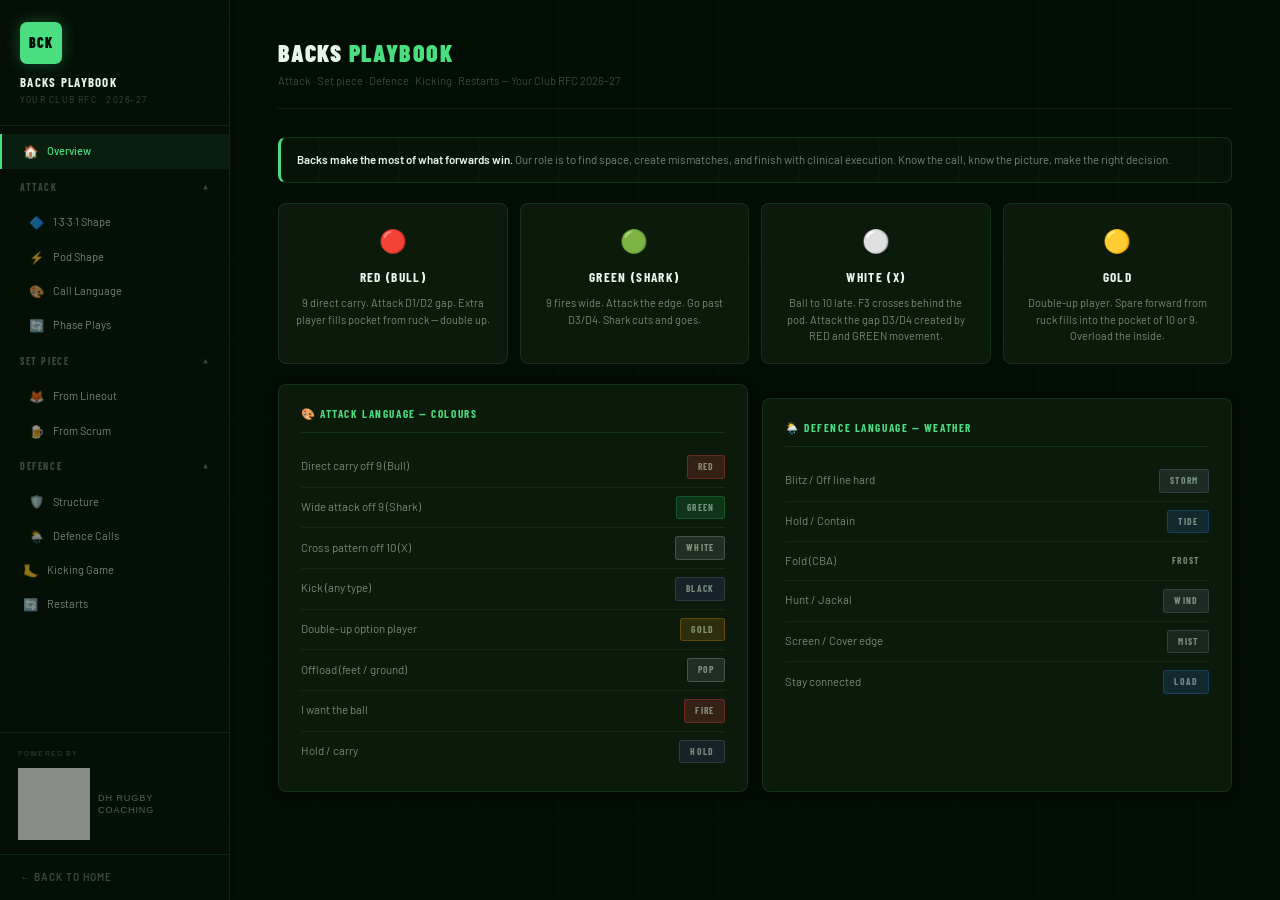
==== commit c7adbfdd: "Add files via upload" ====
--- a/backs.html
+++ b/backs.html
@@ -54,6 +54,13 @@
 
     </nav>
 
+    <div style="padding:14px 18px;border-top:1px solid var(--border);">
+      <div style="font-size:.58rem;letter-spacing:.14em;text-transform:uppercase;color:var(--dim);margin-bottom:8px;">Powered by</div>
+      <a href="https://dholbyrugbycoach.github.io" target="_blank" style="display:flex;align-items:center;gap:8px;text-decoration:none;opacity:.7;transition:opacity .2s;" onmouseover="this.style.opacity=1" onmouseout="this.style.opacity=.7">
+        <img src="[data-uri]" alt="HD Rugby Coaching" style="width:72px;height:auto;opacity:0.75;filter:brightness(0) invert(1);" />
+        <div style="font-family:'Arial Narrow',sans-serif;font-size:.65rem;letter-spacing:.1em;text-transform:uppercase;color:var(--muted);line-height:1.4;">DH Rugby<br/>Coaching</div>
+      </a>
+    </div>
     <div class="sidebar-footer">
       <a class="back-link" href="index.html">← Back to Home</a>
     </div>
@@ -118,41 +125,41 @@
           <line x1="183" y1="10" x2="183" y2="230" stroke="rgba(255,255,255,0.07)" stroke-width="1" stroke-dasharray="4 4"/>
           <line x1="457" y1="10" x2="457" y2="230" stroke="rgba(255,255,255,0.07)" stroke-width="1" stroke-dasharray="4 4"/>
           <!-- Big background numbers -->
-          <text x="100" y="90" text-anchor="middle" font-family="Barlow Condensed" font-size="60" fill="rgba(255,255,255,0.07)">1</text>
-          <text x="252" y="90" text-anchor="middle" font-family="Barlow Condensed" font-size="60" fill="rgba(255,255,255,0.07)">3</text>
-          <text x="390" y="90" text-anchor="middle" font-family="Barlow Condensed" font-size="60" fill="rgba(255,255,255,0.07)">3</text>
-          <text x="550" y="90" text-anchor="middle" font-family="Barlow Condensed" font-size="60" fill="rgba(255,255,255,0.07)">1</text>
+          <text x="100" y="90" text-anchor="middle" font-family="Arial Narrow, Impact, sans-serif" font-size="60" fill="rgba(255,255,255,0.07)">1</text>
+          <text x="252" y="90" text-anchor="middle" font-family="Arial Narrow, Impact, sans-serif" font-size="60" fill="rgba(255,255,255,0.07)">3</text>
+          <text x="390" y="90" text-anchor="middle" font-family="Arial Narrow, Impact, sans-serif" font-size="60" fill="rgba(255,255,255,0.07)">3</text>
+          <text x="550" y="90" text-anchor="middle" font-family="Arial Narrow, Impact, sans-serif" font-size="60" fill="rgba(255,255,255,0.07)">1</text>
           <!-- Players -->
           <circle cx="90" cy="112" r="14" fill="#ef4444" stroke="#f87171" stroke-width="2"/>
-          <text x="90" y="117" text-anchor="middle" font-family="Barlow Condensed" font-size="11" fill="white">9</text>
+          <text x="90" y="117" text-anchor="middle" font-family="Arial Narrow, Impact, sans-serif" font-size="11" fill="white">9</text>
           <circle cx="46" cy="136" r="12" fill="#1d4ed8" stroke="#60a5fa" stroke-width="1.5"/>
-          <text x="46" y="140" text-anchor="middle" font-family="Barlow Condensed" font-size="11" fill="white">11</text>
+          <text x="46" y="140" text-anchor="middle" font-family="Arial Narrow, Impact, sans-serif" font-size="11" fill="white">11</text>
           <circle cx="118" cy="136" r="12" fill="#7c3aed" stroke="#a78bfa" stroke-width="1.5"/>
-          <text x="118" y="140" text-anchor="middle" font-family="Barlow Condensed" font-size="11" fill="white">FWD</text>
+          <text x="118" y="140" text-anchor="middle" font-family="Arial Narrow, Impact, sans-serif" font-size="11" fill="white">FWD</text>
           <circle cx="192" cy="130" r="12" fill="#7c3aed" stroke="#a78bfa" stroke-width="1.5"/>
-          <text x="192" y="134" text-anchor="middle" font-family="Barlow Condensed" font-size="11" fill="white">FWD</text>
+          <text x="192" y="134" text-anchor="middle" font-family="Arial Narrow, Impact, sans-serif" font-size="11" fill="white">FWD</text>
           <circle cx="232" cy="120" r="12" fill="#059669" stroke="#34d399" stroke-width="1.5"/>
-          <text x="232" y="124" text-anchor="middle" font-family="Barlow Condensed" font-size="11" fill="white">FWD</text>
+          <text x="232" y="124" text-anchor="middle" font-family="Arial Narrow, Impact, sans-serif" font-size="11" fill="white">FWD</text>
           <circle cx="262" cy="136" r="12" fill="#1d4ed8" stroke="#60a5fa" stroke-width="1.5"/>
-          <text x="262" y="140" text-anchor="middle" font-family="Barlow Condensed" font-size="11" fill="white">FWD</text>
+          <text x="262" y="140" text-anchor="middle" font-family="Arial Narrow, Impact, sans-serif" font-size="11" fill="white">FWD</text>
           <circle cx="320" cy="178" r="12" fill="#ef4444" stroke="#f87171" stroke-width="1.5"/>
-          <text x="320" y="182" text-anchor="middle" font-family="Barlow Condensed" font-size="11" fill="white">10</text>
+          <text x="320" y="182" text-anchor="middle" font-family="Arial Narrow, Impact, sans-serif" font-size="11" fill="white">10</text>
           <circle cx="352" cy="152" r="12" fill="#1d4ed8" stroke="#60a5fa" stroke-width="1.5"/>
-          <text x="352" y="156" text-anchor="middle" font-family="Barlow Condensed" font-size="11" fill="white">12</text>
+          <text x="352" y="156" text-anchor="middle" font-family="Arial Narrow, Impact, sans-serif" font-size="11" fill="white">12</text>
           <circle cx="394" cy="164" r="12" fill="#059669" stroke="#34d399" stroke-width="1.5"/>
-          <text x="394" y="168" text-anchor="middle" font-family="Barlow Condensed" font-size="11" fill="white">FWD</text>
+          <text x="394" y="168" text-anchor="middle" font-family="Arial Narrow, Impact, sans-serif" font-size="11" fill="white">FWD</text>
           <circle cx="425" cy="150" r="12" fill="#7c3aed" stroke="#a78bfa" stroke-width="1.5"/>
-          <text x="425" y="154" text-anchor="middle" font-family="Barlow Condensed" font-size="11" fill="white">FWD</text>
+          <text x="425" y="154" text-anchor="middle" font-family="Arial Narrow, Impact, sans-serif" font-size="11" fill="white">FWD</text>
           <circle cx="456" cy="164" r="12" fill="#059669" stroke="#34d399" stroke-width="1.5"/>
-          <text x="456" y="168" text-anchor="middle" font-family="Barlow Condensed" font-size="11" fill="white">FWD</text>
+          <text x="456" y="168" text-anchor="middle" font-family="Arial Narrow, Impact, sans-serif" font-size="11" fill="white">FWD</text>
           <circle cx="462" cy="196" r="12" fill="#1d4ed8" stroke="#60a5fa" stroke-width="1.5"/>
-          <text x="462" y="200" text-anchor="middle" font-family="Barlow Condensed" font-size="11" fill="white">13</text>
+          <text x="462" y="200" text-anchor="middle" font-family="Arial Narrow, Impact, sans-serif" font-size="11" fill="white">13</text>
           <circle cx="524" cy="208" r="12" fill="#059669" stroke="#34d399" stroke-width="1.5"/>
-          <text x="524" y="212" text-anchor="middle" font-family="Barlow Condensed" font-size="11" fill="white">FWD</text>
+          <text x="524" y="212" text-anchor="middle" font-family="Arial Narrow, Impact, sans-serif" font-size="11" fill="white">FWD</text>
           <circle cx="580" cy="208" r="12" fill="#1d4ed8" stroke="#60a5fa" stroke-width="1.5"/>
-          <text x="580" y="212" text-anchor="middle" font-family="Barlow Condensed" font-size="11" fill="white">14</text>
+          <text x="580" y="212" text-anchor="middle" font-family="Arial Narrow, Impact, sans-serif" font-size="11" fill="white">14</text>
           <circle cx="512" cy="182" r="12" fill="#1d4ed8" stroke="#60a5fa" stroke-width="1.5"/>
-          <text x="512" y="186" text-anchor="middle" font-family="Barlow Condensed" font-size="11" fill="white">15</text>
+          <text x="512" y="186" text-anchor="middle" font-family="Arial Narrow, Impact, sans-serif" font-size="11" fill="white">15</text>
         </svg>
       </div>
       <div class="g3">
@@ -307,19 +314,19 @@
           <div class="card-title">⚡ Zone-Based First Phase Options</div>
           <div style="display:flex;flex-direction:column;gap:10px;">
             <div style="background:var(--mid);border-radius:8px;padding:12px 14px;">
-              <div style="font-family:'Barlow Condensed',sans-serif;font-size:.85rem;font-weight:700;color:var(--white);margin-bottom:4px;">FOX (Front ball)</div>
+              <div style="font-family:'Arial Narrow','Impact','Haettenschweiler',sans-serif;font-size:.85rem;font-weight:700;color:var(--white);margin-bottom:4px;">FOX (Front ball)</div>
               <div style="font-size:.78rem;color:var(--muted);line-height:1.6;">Fast delivery. 9 attacks the line immediately. BLUE ball — pod on 9. Quick strike before defence sets.</div>
             </div>
             <div style="background:var(--mid);border-radius:8px;padding:12px 14px;">
-              <div style="font-family:'Barlow Condensed',sans-serif;font-size:.85rem;font-weight:700;color:var(--white);margin-bottom:4px;">HAWK (Middle ball)</div>
+              <div style="font-family:'Arial Narrow','Impact','Haettenschweiler',sans-serif;font-size:.85rem;font-weight:700;color:var(--white);margin-bottom:4px;">HAWK (Middle ball)</div>
               <div style="font-size:.78rem;color:var(--muted);line-height:1.6;">Best platform. Most options available. WHITE ball creates width. GOLD option most viable from middle ball.</div>
             </div>
             <div style="background:var(--mid);border-radius:8px;padding:12px 14px;">
-              <div style="font-family:'Barlow Condensed',sans-serif;font-size:.85rem;font-weight:700;color:var(--white);margin-bottom:4px;">BEAR (Back ball)</div>
+              <div style="font-family:'Arial Narrow','Impact','Haettenschweiler',sans-serif;font-size:.85rem;font-weight:700;color:var(--white);margin-bottom:4px;">BEAR (Back ball)</div>
               <div style="font-size:.78rem;color:var(--muted);line-height:1.6;">GREEN — go wide fast. Full backs width available. 9 has time — use the space to the short side also.</div>
             </div>
             <div style="background:var(--mid);border-radius:8px;padding:12px 14px;">
-              <div style="font-family:'Barlow Condensed',sans-serif;font-size:.85rem;font-weight:700;color:var(--white);margin-bottom:4px;">DRIVE delivery</div>
+              <div style="font-family:'Arial Narrow','Impact','Haettenschweiler',sans-serif;font-size:.85rem;font-weight:700;color:var(--white);margin-bottom:4px;">DRIVE delivery</div>
               <div style="font-size:.78rem;color:var(--muted);line-height:1.6;">Backs hold width and stay wide while forwards build the maul. 9 is last man out. 10 controls timing of exit.</div>
             </div>
           </div>
@@ -384,18 +391,18 @@
         <div class="card-title">❄️ FROST — CBA Fold System</div>
         <div class="g3">
           <div style="background:var(--mid);border-radius:8px;padding:14px;text-align:center;">
-            <div style="font-family:'Barlow Condensed',sans-serif;font-size:1.4rem;font-weight:900;color:var(--green);margin-bottom:6px;">C</div>
-            <div style="font-family:'Barlow Condensed',sans-serif;font-size:.9rem;font-weight:700;color:var(--white);margin-bottom:4px;">1st to Arrive</div>
+            <div style="font-family:'Arial Narrow','Impact','Haettenschweiler',sans-serif;font-size:1.4rem;font-weight:900;color:var(--green);margin-bottom:6px;">C</div>
+            <div style="font-family:'Arial Narrow','Impact','Haettenschweiler',sans-serif;font-size:.9rem;font-weight:700;color:var(--white);margin-bottom:4px;">1st to Arrive</div>
             <div style="font-size:.78rem;color:var(--muted);line-height:1.55;">Pushes wide. Checks A but immediately takes C position. Focus: 1st threat wide.</div>
           </div>
           <div style="background:var(--mid);border-radius:8px;padding:14px;text-align:center;">
-            <div style="font-family:'Barlow Condensed',sans-serif;font-size:1.4rem;font-weight:900;color:var(--white);margin-bottom:6px;">B</div>
-            <div style="font-family:'Barlow Condensed',sans-serif;font-size:.9rem;font-weight:700;color:var(--white);margin-bottom:4px;">2nd to Arrive</div>
+            <div style="font-family:'Arial Narrow','Impact','Haettenschweiler',sans-serif;font-size:1.4rem;font-weight:900;color:var(--white);margin-bottom:6px;">B</div>
+            <div style="font-family:'Arial Narrow','Impact','Haettenschweiler',sans-serif;font-size:.9rem;font-weight:700;color:var(--white);margin-bottom:4px;">2nd to Arrive</div>
             <div style="font-size:.78rem;color:var(--muted);line-height:1.55;">Fills mid-channel B position. Focus: 9 / 1st receiver.</div>
           </div>
           <div style="background:var(--mid);border-radius:8px;padding:14px;text-align:center;">
-            <div style="font-family:'Barlow Condensed',sans-serif;font-size:1.4rem;font-weight:900;color:var(--white);margin-bottom:6px;">A</div>
-            <div style="font-family:'Barlow Condensed',sans-serif;font-size:.9rem;font-weight:700;color:var(--white);margin-bottom:4px;">3rd to Arrive</div>
+            <div style="font-family:'Arial Narrow','Impact','Haettenschweiler',sans-serif;font-size:1.4rem;font-weight:900;color:var(--white);margin-bottom:6px;">A</div>
+            <div style="font-family:'Arial Narrow','Impact','Haettenschweiler',sans-serif;font-size:.9rem;font-weight:700;color:var(--white);margin-bottom:4px;">3rd to Arrive</div>
             <div style="font-size:.78rem;color:var(--muted);line-height:1.55;">Fills closest to ruck — A position. Focus: 9 / ball carrier.</div>
           </div>
         </div>
